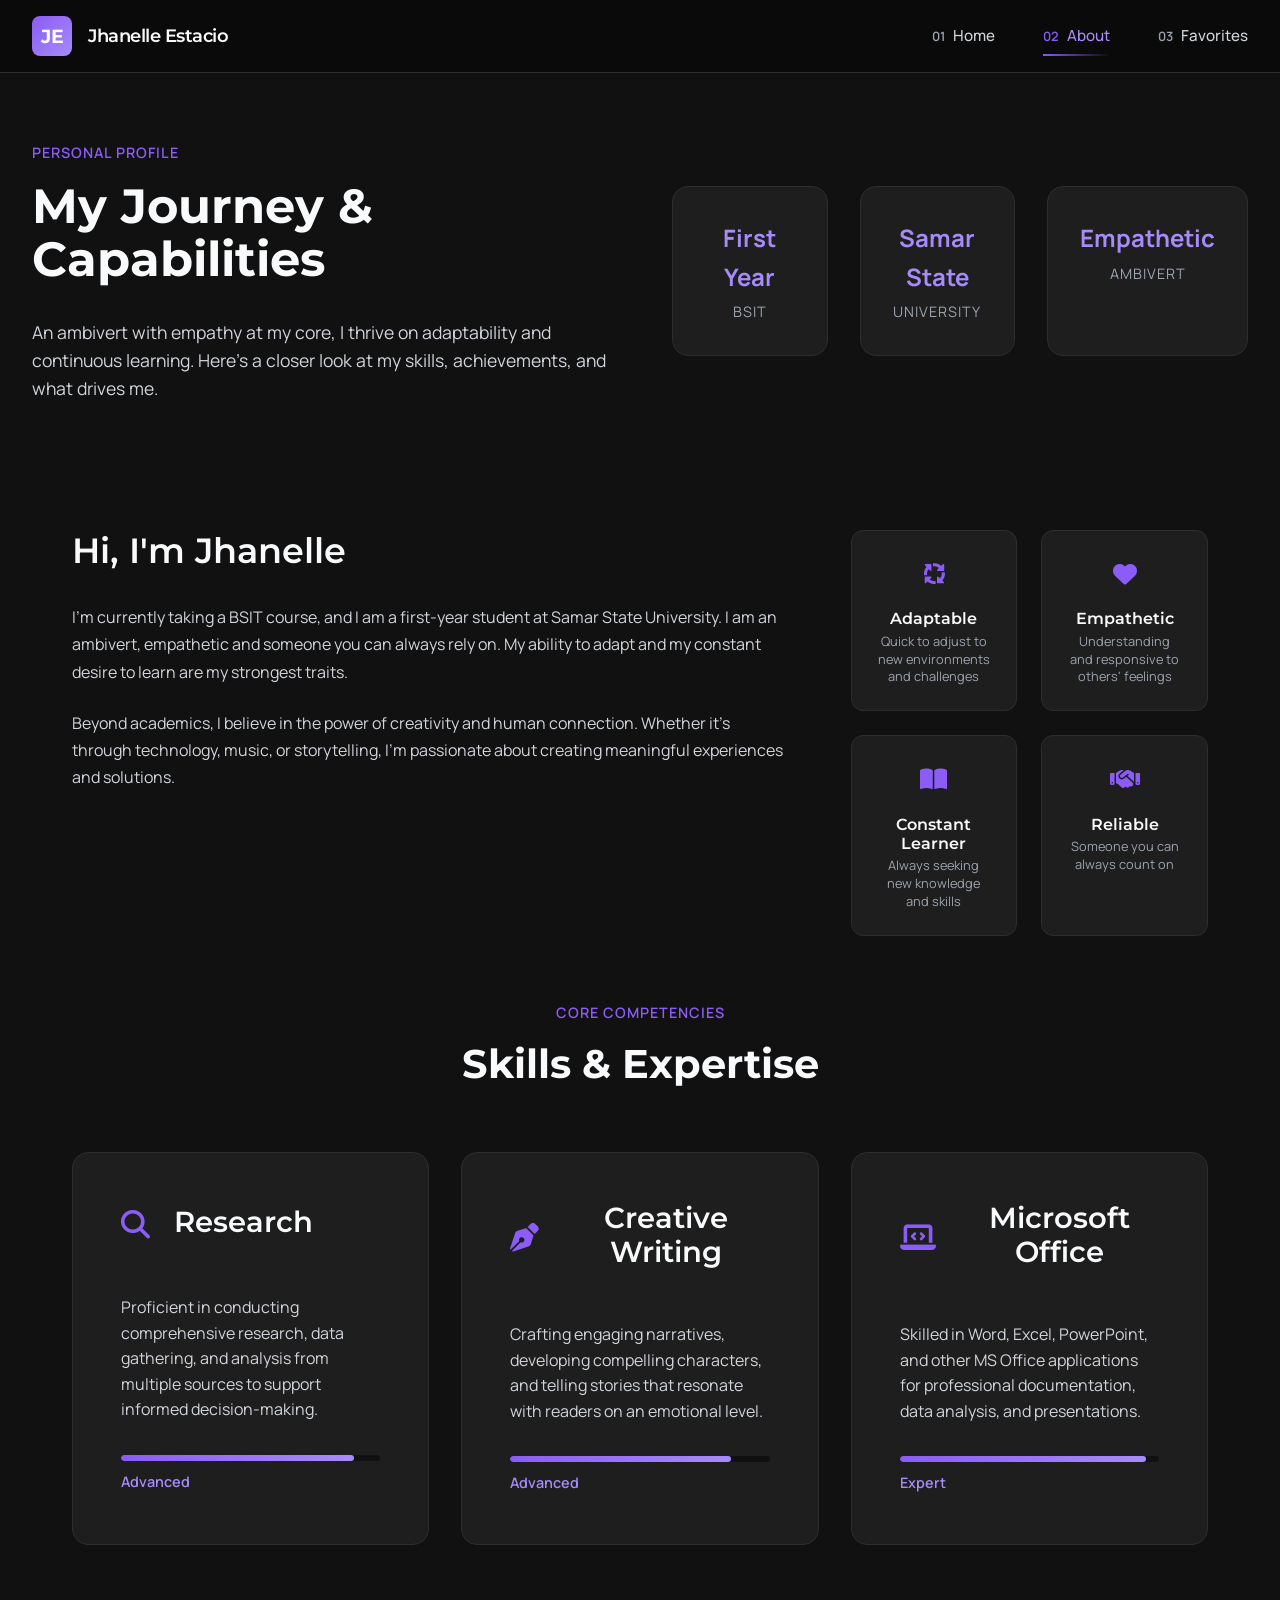
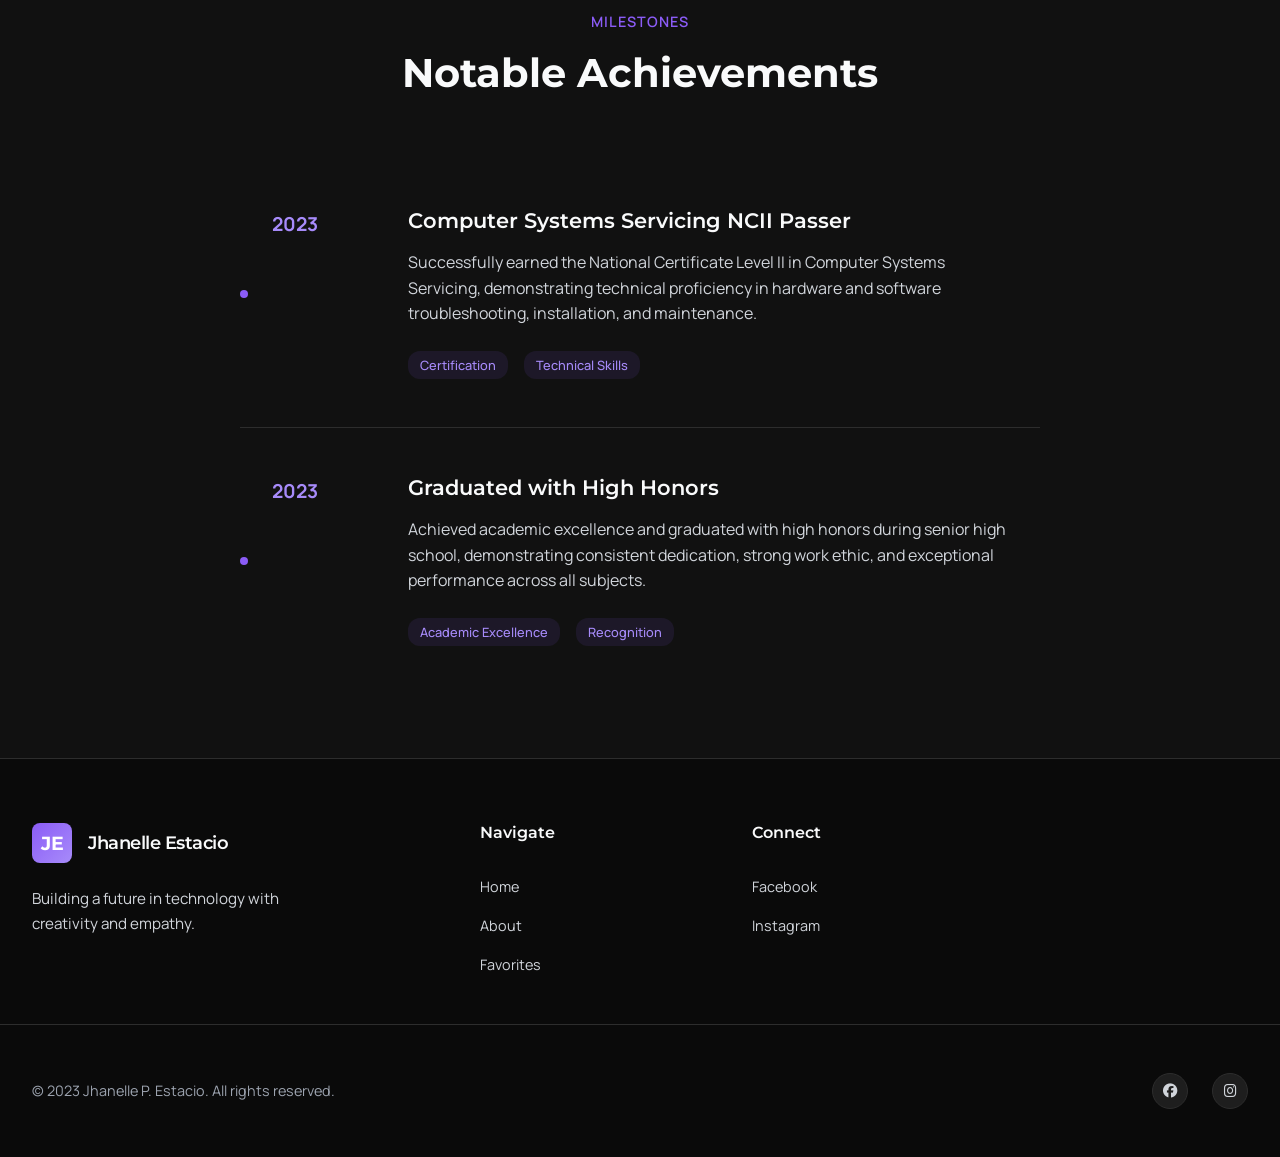
==== about.html @ f0dbc02e "Add files via upload" ====
<!DOCTYPE html>
<html lang="en">
<head>
    <meta charset="UTF-8">
    <meta name="viewport" content="width=device-width, initial-scale=1.0">
    <title>About Me | Jhanelle Estacio</title>
    <link rel="stylesheet" href="style.css">
    <link rel="preconnect" href="https://fonts.googleapis.com">
    <link rel="preconnect" href="https://fonts.gstatic.com" crossorigin>
    <link href="https://fonts.googleapis.com/css2?family=Montserrat:wght@300;400;500;600;700&family=Manrope:wght@300;400;500;600&display=swap" rel="stylesheet">
    <link rel="stylesheet" href="https://cdnjs.cloudflare.com/ajax/libs/font-awesome/6.4.0/css/all.min.css">
</head>
<body>
    <!-- Navigation -->
    <nav class="navbar">
        <div class="nav-container">
            <div class="nav-logo">
                <span class="logo-icon">JE</span>
                <span class="logo-text">Jhanelle Estacio</span>
            </div>
            
            <div class="nav-menu">
                <a href="index.html" class="nav-link">
                    <span class="nav-number">01</span>
                    <span class="nav-label">Home</span>
                </a>
                <a href="about.html" class="nav-link active">
                    <span class="nav-number">02</span>
                    <span class="nav-label">About</span>
                </a>
                <a href="favorites.html" class="nav-link">
                    <span class="nav-number">03</span>
                    <span class="nav-label">Favorites</span>
                </a>
            </div>
            
            <button class="menu-toggle">
                <span class="menu-bar"></span>
                <span class="menu-bar"></span>
            </button>
        </div>
    </nav>

    <!-- Page Header -->
    <section class="page-header">
        <div class="header-container">
            <div class="header-content">
                <span class="page-label">Personal Profile</span>
                <h1 class="page-title">My Journey &<br>Capabilities</h1>
                <p class="page-intro">
                    An ambivert with empathy at my core, I thrive on adaptability and continuous learning. 
                    Here's a closer look at my skills, achievements, and what drives me.
                </p>
            </div>
            
            <div class="header-stats">
                <div class="header-stat">
                    <div class="stat-value">First Year</div>
                    <div class="stat-name">BSIT</div>
                </div>
                <div class="header-stat">
                    <div class="stat-value">Samar State</div>
                    <div class="stat-name">University</div>
                </div>
                <div class="header-stat">
                    <div class="stat-value">Empathetic</div>
                    <div class="stat-name">Ambivert</div>
                </div>
            </div>
        </div>
    </section>

    <!-- About Content -->
    <section class="about-content">
        <div class="content-container">
            <!-- Intro Section -->
            <div class="intro-section">
                <div class="intro-text">
                    <h2 class="section-heading">Hi, I'm Jhanelle</h2>
                    <p class="intro-paragraph">
                        I'm currently taking a BSIT course, and I am a first-year student at Samar State University. 
                        I am an ambivert, empathetic and someone you can always rely on. My ability to adapt and my 
                        constant desire to learn are my strongest traits.
                    </p>
                    <p class="intro-paragraph">
                        Beyond academics, I believe in the power of creativity and human connection. Whether it's 
                        through technology, music, or storytelling, I'm passionate about creating meaningful experiences 
                        and solutions.
                    </p>
                </div>
                
                <div class="intro-visual">
                    <div class="trait-card">
                        <div class="trait-icon">
                            <i class="fas fa-arrows-spin"></i>
                        </div>
                        <h3 class="trait-title">Adaptable</h3>
                        <p class="trait-desc">Quick to adjust to new environments and challenges</p>
                    </div>
                    
                    <div class="trait-card">
                        <div class="trait-icon">
                            <i class="fas fa-heart"></i>
                        </div>
                        <h3 class="trait-title">Empathetic</h3>
                        <p class="trait-desc">Understanding and responsive to others' feelings</p>
                    </div>
                    
                    <div class="trait-card">
                        <div class="trait-icon">
                            <i class="fas fa-book-open"></i>
                        </div>
                        <h3 class="trait-title">Constant Learner</h3>
                        <p class="trait-desc">Always seeking new knowledge and skills</p>
                    </div>
                    
                    <div class="trait-card">
                        <div class="trait-icon">
                            <i class="fas fa-handshake"></i>
                        </div>
                        <h3 class="trait-title">Reliable</h3>
                        <p class="trait-desc">Someone you can always count on</p>
                    </div>
                </div>
            </div>

            <!-- Skills Section -->
            <div class="skills-section">
                <div class="section-header">
                    <span class="section-label">Core Competencies</span>
                    <h2 class="section-title">Skills & Expertise</h2>
                </div>
                
                <div class="skills-grid">
                    <div class="skill-category">
                        <div class="category-header">
                            <div class="category-icon">
                                <i class="fas fa-search"></i>
                            </div>
                            <h3 class="category-title">Research</h3>
                        </div>
                        <p class="category-desc">
                            Proficient in conducting comprehensive research, data gathering, and analysis from multiple sources to support informed decision-making.
                        </p>
                        <div class="skill-level">
                            <div class="level-bar">
                                <div class="level-fill" style="width: 90%"></div>
                            </div>
                            <span class="level-text">Advanced</span>
                        </div>
                    </div>
                    
                    <div class="skill-category">
                        <div class="category-header">
                            <div class="category-icon">
                                <i class="fas fa-pen-nib"></i>
                            </div>
                            <h3 class="category-title">Creative Writing</h3>
                        </div>
                        <p class="category-desc">
                            Crafting engaging narratives, developing compelling characters, and telling stories that resonate with readers on an emotional level.
                        </p>
                        <div class="skill-level">
                            <div class="level-bar">
                                <div class="level-fill" style="width: 85%"></div>
                            </div>
                            <span class="level-text">Advanced</span>
                        </div>
                    </div>
                    
                    <div class="skill-category">
                        <div class="category-header">
                            <div class="category-icon">
                                <i class="fas fa-laptop-code"></i>
                            </div>
                            <h3 class="category-title">Microsoft Office</h3>
                        </div>
                        <p class="category-desc">
                            Skilled in Word, Excel, PowerPoint, and other MS Office applications for professional documentation, data analysis, and presentations.
                        </p>
                        <div class="skill-level">
                            <div class="level-bar">
                                <div class="level-fill" style="width: 95%"></div>
                            </div>
                            <span class="level-text">Expert</span>
                        </div>
                    </div>
                </div>
            </div>

            <!-- Achievements Section -->
            <div class="achievements-section">
                <div class="section-header">
                    <span class="section-label">Milestones</span>
                    <h2 class="section-title">Notable Achievements</h2>
                </div>
                
                <div class="achievements-timeline">
                    <div class="timeline-item">
                        <div class="timeline-year">2023</div>
                        <div class="timeline-content">
                            <h3 class="timeline-title">Computer Systems Servicing NCII Passer</h3>
                            <p class="timeline-desc">
                                Successfully earned the National Certificate Level II in Computer Systems Servicing, demonstrating technical proficiency in hardware and software troubleshooting, installation, and maintenance.
                            </p>
                            <div class="timeline-tags">
                                <span class="tag">Certification</span>
                                <span class="tag">Technical Skills</span>
                            </div>
                        </div>
                    </div>
                    
                    <div class="timeline-item">
                        <div class="timeline-year">2023</div>
                        <div class="timeline-content">
                            <h3 class="timeline-title">Graduated with High Honors</h3>
                            <p class="timeline-desc">
                                Achieved academic excellence and graduated with high honors during senior high school, demonstrating consistent dedication, strong work ethic, and exceptional performance across all subjects.
                            </p>
                            <div class="timeline-tags">
                                <span class="tag">Academic Excellence</span>
                                <span class="tag">Recognition</span>
                            </div>
                        </div>
                    </div>
                </div>
            </div>
        </div>
    </section>

    <!-- Footer -->
    <footer class="footer">
        <div class="footer-container">
            <div class="footer-brand">
                <div class="footer-logo">
                    <span class="logo-icon">JE</span>
                    <span class="logo-text">Jhanelle Estacio</span>
                </div>
                <p class="footer-tagline">Building a future in technology with creativity and empathy.</p>
            </div>
            
            <div class="footer-links">
                <div class="link-group">
                    <h4 class="link-title">Navigate</h4>
                    <a href="index.html" class="footer-link">Home</a>
                    <a href="about.html" class="footer-link">About</a>
                    <a href="favorites.html" class="footer-link">Favorites</a>
                </div>
                
                <div class="link-group">
                    <h4 class="link-title">Connect</h4>
                    <a href="https://www.facebook.com/jhanelle.estacio.2025" class="footer-link">Facebook</a>
                    <a href="https://www.instagram.com/elle_estacioo?igsh=bXg5MTA5ZjFhMmU0" class="footer-link">Instagram</a>
                </div>
            </div>
        </div>
        
        <div class="footer-bottom">
            <p class="copyright">&copy; 2023 Jhanelle P. Estacio. All rights reserved.</p>
            <div class="footer-social">
                <a href="https://www.facebook.com/jhanelle.estacio.2025" class="social-icon"><i class="fab fa-facebook"></i></a>
                <a href="https://www.instagram.com/elle_estacioo?igsh=bXg5MTA5ZjFhMmU0" class="social-icon"><i class="fab fa-instagram"></i></a>
            </div>
        </div>
    </footer>
</body>
</html>
---- style.css ----
/* ============================================
   PREMIUM BRAND STYLES - Jhanelle Estacio
   ============================================ */

/* Reset & Base */
* {
    margin: 0;
    padding: 0;
    box-sizing: border-box;
}

:root {
    /* Premium Color Palette */
    --primary: #0A0A0A;
    --secondary: #1A1A1A;
    --accent: #8B5CF6;
    --accent-light: #A78BFA;
    --accent-dark: #7C3AED;
    --text-primary: #F9FAFB;
    --text-secondary: #D1D5DB;
    --text-muted: #9CA3AF;
    --surface: #111111;
    --surface-light: #1E1E1E;
    --surface-dark: #0A0A0A;
    --border: #2D2D2D;
    --success: #10B981;
    --warning: #F59E0B;
    --error: #EF4444;
    
    /* Typography */
    --font-heading: 'Montserrat', sans-serif;
    --font-body: 'Manrope', sans-serif;
    
    /* Spacing */
    --space-xs: 0.5rem;
    --space-sm: 1rem;
    --space-md: 1.5rem;
    --space-lg: 2rem;
    --space-xl: 3rem;
    --space-2xl: 4rem;
    
    /* Effects */
    --shadow-sm: 0 1px 3px rgba(0, 0, 0, 0.3);
    --shadow-md: 0 4px 6px -1px rgba(0, 0, 0, 0.4);
    --shadow-lg: 0 10px 15px -3px rgba(0, 0, 0, 0.5);
    --shadow-xl: 0 20px 25px -5px rgba(0, 0, 0, 0.6);
    --glow: 0 0 20px rgba(139, 92, 246, 0.3);
    --transition: all 0.3s cubic-bezier(0.4, 0, 0.2, 1);
}

html {
    scroll-behavior: smooth;
}

body {
    font-family: var(--font-body);
    background-color: var(--surface);
    color: var(--text-primary);
    line-height: 1.6;
    overflow-x: hidden;
    font-weight: 400;
}

/* Typography */
h1, h2, h3, h4, h5, h6 {
    font-family: var(--font-heading);
    font-weight: 600;
    line-height: 1.2;
}

/* Container */
.container {
    max-width: 1280px;
    margin: 0 auto;
    padding: 0 var(--space-lg);
}

/* Navigation */
.navbar {
    position: fixed;
    top: 0;
    left: 0;
    right: 0;
    background: rgba(10, 10, 10, 0.9);
    backdrop-filter: blur(10px);
    border-bottom: 1px solid var(--border);
    z-index: 1000;
    padding: var(--space-sm) 0;
}

.nav-container {
    max-width: 1280px;
    margin: 0 auto;
    padding: 0 var(--space-lg);
    display: flex;
    align-items: center;
    justify-content: space-between;
}

.nav-logo {
    display: flex;
    align-items: center;
    gap: var(--space-sm);
}

.logo-icon {
    width: 40px;
    height: 40px;
    background: linear-gradient(135deg, var(--accent), var(--accent-light));
    color: white;
    border-radius: 8px;
    display: flex;
    align-items: center;
    justify-content: center;
    font-family: var(--font-heading);
    font-weight: 700;
    font-size: 1.2rem;
}

.logo-text {
    font-family: var(--font-heading);
    font-weight: 600;
    font-size: 1.1rem;
    letter-spacing: -0.5px;
}

.nav-menu {
    display: flex;
    gap: var(--space-xl);
}

.nav-link {
    display: flex;
    align-items: center;
    gap: 8px;
    text-decoration: none;
    color: var(--text-secondary);
    font-weight: 500;
    font-size: 0.95rem;
    transition: var(--transition);
    position: relative;
    padding: 8px 0;
}

.nav-link:hover {
    color: var(--text-primary);
}

.nav-link.active {
    color: var(--accent-light);
}

.nav-link.active .nav-number {
    color: var(--accent);
}

.nav-link.active::after {
    content: '';
    position: absolute;
    bottom: 0;
    left: 0;
    width: 100%;
    height: 2px;
    background: linear-gradient(90deg, var(--accent), transparent);
}

.nav-number {
    font-size: 0.8rem;
    color: var(--text-muted);
    font-weight: 600;
}

.nav-cta {
    display: flex;
    align-items: center;
    gap: 8px;
    padding: 8px 16px;
    background: var(--surface-light);
    border-radius: 20px;
    border: 1px solid var(--border);
}

.status-indicator {
    width: 8px;
    height: 8px;
    background: var(--success);
    border-radius: 50%;
    animation: pulse 2s infinite;
}

@keyframes pulse {
    0%, 100% { opacity: 1; }
    50% { opacity: 0.5; }
}

.status-text {
    font-size: 0.85rem;
    color: var(--text-secondary);
}

.menu-toggle {
    display: none;
    background: none;
    border: none;
    cursor: pointer;
    padding: 8px;
}

.menu-bar {
    display: block;
    width: 20px;
    height: 2px;
    background: var(--text-primary);
    margin: 4px 0;
    transition: var(--transition);
}

/* Hero Section */
.hero-section {
    padding-top: 120px;
    padding-bottom: var(--space-2xl);
    position: relative;
    overflow: hidden;
}

.hero-container {
    max-width: 1280px;
    margin: 0 auto;
    padding: 0 var(--space-lg);
    display: grid;
    grid-template-columns: 1fr 1fr;
    gap: var(--space-2xl);
    align-items: center;
}

.hero-badge {
    display: inline-flex;
    align-items: center;
    gap: 8px;
    background: rgba(139, 92, 246, 0.1);
    border: 1px solid rgba(139, 92, 246, 0.2);
    padding: 8px 16px;
    border-radius: 20px;
    margin-bottom: var(--space-lg);
}

.badge-dot {
    width: 6px;
    height: 6px;
    background: var(--accent);
    border-radius: 50%;
}

.badge-text {
    font-size: 0.9rem;
    color: var(--accent-light);
    font-weight: 500;
}

.hero-title {
    font-size: 3.5rem;
    font-weight: 700;
    line-height: 1.1;
    margin-bottom: var(--space-lg);
}

.title-line {
    display: block;
}

.hero-subtitle {
    font-size: 1.2rem;
    color: var(--text-secondary);
    margin-bottom: var(--space-xl);
    max-width: 500px;
    line-height: 1.6;
}

.highlight-name {
    color: var(--accent-light);
    font-weight: 600;
}

.hero-actions {
    display: flex;
    gap: var(--space-md);
    margin-bottom: var(--space-xl);
}

.btn-primary {
    display: inline-flex;
    align-items: center;
    gap: 12px;
    background: linear-gradient(135deg, var(--accent), var(--accent-dark));
    color: white;
    padding: 16px 32px;
    border-radius: 12px;
    text-decoration: none;
    font-weight: 600;
    font-size: 1rem;
    transition: var(--transition);
    border: none;
    cursor: pointer;
}

.btn-primary:hover {
    transform: translateY(-2px);
    box-shadow: var(--glow);
}

.btn-secondary {
    display: inline-flex;
    align-items: center;
    gap: 12px;
    background: var(--surface-light);
    color: var(--text-primary);
    padding: 16px 32px;
    border-radius: 12px;
    text-decoration: none;
    font-weight: 600;
    font-size: 1rem;
    transition: var(--transition);
    border: 1px solid var(--border);
}

.btn-secondary:hover {
    background: var(--surface);
    transform: translateY(-2px);
}

.hero-stats {
    display: flex;
    gap: var(--space-xl);
    margin-top: var(--space-xl);
}

.stat-item {
    text-align: center;
}

.stat-number {
    font-size: 1.5rem;
    font-weight: 700;
    color: var(--accent-light);
    margin-bottom: 4px;
}

.stat-label {
    font-size: 0.9rem;
    color: var(--text-muted);
}

/* Hero Visual with Profile Image */
.hero-visual {
    position: relative;
}

.visual-container {
    position: relative;
}

.main-visual {
    position: relative;
    width: 400px;
    height: 400px;
    margin: 0 auto;
}

/* Profile Image Styles */
.profile-image-container {
    position: relative;
    width: 100%;
    height: 100%;
}

.profile-image {
    width: 100%;
    height: 100%;
    object-fit: cover;
    border-radius: 24px;
    border: 3px solid var(--accent);
    box-shadow: var(--shadow-xl);
    position: relative;
    z-index: 2;
    transition: var(--transition);
}

.profile-image:hover {
    transform: scale(1.02);
    box-shadow: var(--glow);
}

.profile-fallback {
    position: absolute;
    top: 0;
    left: 0;
    width: 100%;
    height: 100%;
    background: linear-gradient(135deg, var(--surface-light), var(--surface));
    border-radius: 24px;
    display: flex;
    flex-direction: column;
    align-items: center;
    justify-content: center;
    z-index: 1;
    border: 3px solid var(--border);
    color: var(--text-muted);
    font-size: 1.5rem;
    gap: var(--space-sm);
}

.profile-fallback i {
    font-size: 4rem;
    color: var(--accent);
    opacity: 0.5;
}

.profile-fallback span {
    font-size: 1.2rem;
    font-weight: 600;
    color: var(--accent-light);
}

.profile-decoration {
    position: absolute;
    top: 0;
    left: 0;
    width: 100%;
    height: 100%;
    pointer-events: none;
    z-index: 1;
}

.decoration-circle {
    position: absolute;
    border-radius: 50%;
    border: 2px solid var(--accent);
    opacity: 0.3;
    animation: float 6s ease-in-out infinite;
}

.circle-1 {
    width: 120px;
    height: 120px;
    top: -40px;
    right: -40px;
    animation-delay: 0s;
}

.circle-2 {
    width: 80px;
    height: 80px;
    bottom: -20px;
    left: -20px;
    animation-delay: 2s;
    border-color: var(--accent-light);
}

.decoration-dot {
    position: absolute;
    width: 12px;
    height: 12px;
    background: var(--accent);
    border-radius: 50%;
    box-shadow: 0 0 10px var(--accent);
}

.dot-1 {
    top: 60px;
    right: 100px;
    animation: pulseDot 2s infinite;
}

.dot-2 {
    bottom: 100px;
    left: 80px;
    background: var(--accent-light);
    animation: pulseDot 2s infinite 1s;
}

.decoration-accent {
    position: absolute;
    width: 60px;
    height: 60px;
    border-radius: 50%;
    background: radial-gradient(circle, var(--accent) 0%, transparent 70%);
    opacity: 0.1;
    filter: blur(20px);
}

.accent-1 {
    top: 50%;
    left: 50%;
    transform: translate(-50%, -50%);
}

@keyframes float {
    0%, 100% {
        transform: translateY(0) rotate(0deg);
    }
    50% {
        transform: translateY(-10px) rotate(5deg);
    }
}

@keyframes pulseDot {
    0%, 100% {
        transform: scale(1);
        opacity: 1;
    }
    50% {
        transform: scale(1.2);
        opacity: 0.7;
    }
}

.profile-status {
    position: absolute;
    bottom: 20px;
    right: 20px;
    background: rgba(10, 10, 10, 0.8);
    backdrop-filter: blur(10px);
    padding: 8px 16px;
    border-radius: 20px;
    display: flex;
    align-items: center;
    gap: 8px;
    z-index: 3;
    border: 1px solid var(--border);
}

.status-dot {
    width: 8px;
    height: 8px;
    background: var(--success);
    border-radius: 50%;
    animation: pulse 2s infinite;
}

.status-text {
    font-size: 0.85rem;
    color: var(--text-secondary);
    font-weight: 500;
}

.scroll-indicator {
    position: absolute;
    bottom: var(--space-lg);
    left: 50%;
    transform: translateX(-50%);
    display: flex;
    flex-direction: column;
    align-items: center;
    gap: 8px;
    color: var(--text-muted);
    font-size: 0.8rem;
}

.scroll-line {
    width: 1px;
    height: 40px;
    background: linear-gradient(to bottom, var(--accent), transparent);
}

/* Quick Facts */
.quick-facts {
    padding: var(--space-2xl) 0;
    background: var(--surface-dark);
}

.section-header {
    text-align: center;
    margin-bottom: var(--space-2xl);
}

.section-label {
    display: inline-block;
    color: var(--accent);
    font-size: 0.9rem;
    font-weight: 600;
    letter-spacing: 1px;
    text-transform: uppercase;
    margin-bottom: var(--space-sm);
}

.section-title {
    font-size: 2.5rem;
    font-weight: 700;
    color: var(--text-primary);
}

.facts-grid {
    display: grid;
    grid-template-columns: repeat(auto-fit, minmax(280px, 1fr));
    gap: var(--space-lg);
    max-width: 1200px;
    margin: 0 auto;
}

.fact-card {
    background: var(--surface);
    border: 1px solid var(--border);
    border-radius: 16px;
    padding: var(--space-xl);
    transition: var(--transition);
    position: relative;
    overflow: hidden;
}

.fact-card::before {
    content: '';
    position: absolute;
    top: 0;
    left: 0;
    width: 100%;
    height: 4px;
    background: linear-gradient(90deg, var(--accent), transparent);
    opacity: 0;
    transition: var(--transition);
}

.fact-card:hover {
    transform: translateY(-8px);
    box-shadow: var(--shadow-lg);
}

.fact-card:hover::before {
    opacity: 1;
}

.fact-icon {
    font-size: 2rem;
    color: var(--accent);
    margin-bottom: var(--space-md);
}

.fact-title {
    font-size: 1.3rem;
    margin-bottom: var(--space-sm);
    color: var(--text-primary);
}

.fact-desc {
    color: var(--text-secondary);
    font-size: 0.95rem;
    line-height: 1.6;
    margin-bottom: var(--space-md);
}

.fact-meta {
    margin-top: var(--space-md);
}

.meta-tag {
    display: inline-block;
    background: rgba(139, 92, 246, 0.1);
    color: var(--accent-light);
    padding: 4px 12px;
    border-radius: 12px;
    font-size: 0.8rem;
    font-weight: 500;
}

/* Page Header */
.page-header {
    padding-top: 140px;
    padding-bottom: var(--space-2xl);
}

.header-container {
    max-width: 1280px;
    margin: 0 auto;
    padding: 0 var(--space-lg);
    display: grid;
    grid-template-columns: 1fr 1fr;
    gap: var(--space-2xl);
    align-items: center;
}

.header-content {
    max-width: 600px;
}

.page-label {
    display: inline-block;
    color: var(--accent);
    font-size: 0.9rem;
    font-weight: 600;
    letter-spacing: 1px;
    text-transform: uppercase;
    margin-bottom: var(--space-sm);
}

.page-title {
    font-size: 3rem;
    font-weight: 700;
    line-height: 1.1;
    margin-bottom: var(--space-lg);
}

.page-intro {
    font-size: 1.1rem;
    color: var(--text-secondary);
    line-height: 1.6;
}

.header-stats {
    display: grid;
    grid-template-columns: repeat(3, 1fr);
    gap: var(--space-lg);
}

.header-stat {
    text-align: center;
    padding: var(--space-lg);
    background: var(--surface-light);
    border: 1px solid var(--border);
    border-radius: 16px;
}

.stat-value {
    font-size: 1.5rem;
    font-weight: 700;
    color: var(--accent-light);
    margin-bottom: 4px;
}

.stat-name {
    font-size: 0.9rem;
    color: var(--text-muted);
    text-transform: uppercase;
    letter-spacing: 1px;
}

/* About Page Styles */
.about-content {
    padding: var(--space-2xl) 0;
}

.content-container {
    max-width: 1200px;
    margin: 0 auto;
    padding: 0 var(--space-lg);
}

.intro-section {
    display: grid;
    grid-template-columns: 2fr 1fr;
    gap: var(--space-2xl);
    margin-bottom: var(--space-2xl);
}

.section-heading {
    font-size: 2.2rem;
    margin-bottom: var(--space-lg);
    color: var(--text-primary);
}

.intro-paragraph {
    color: var(--text-secondary);
    margin-bottom: var(--space-md);
    line-height: 1.7;
}

.intro-visual {
    display: grid;
    grid-template-columns: 1fr 1fr;
    gap: var(--space-md);
}

.trait-card {
    background: var(--surface-light);
    border: 1px solid var(--border);
    border-radius: 12px;
    padding: var(--space-md);
    text-align: center;
    transition: var(--transition);
}

.trait-card:hover {
    transform: translateY(-4px);
    border-color: var(--accent);
}

.trait-icon {
    font-size: 1.5rem;
    color: var(--accent);
    margin-bottom: var(--space-sm);
}

.trait-title {
    font-size: 1rem;
    margin-bottom: 4px;
    color: var(--text-primary);
}

.trait-desc {
    font-size: 0.8rem;
    color: var(--text-muted);
    line-height: 1.4;
}

/* Skills Section */
.skills-section {
    margin-bottom: var(--space-2xl);
}

.skills-grid {
    display: grid;
    grid-template-columns: repeat(auto-fit, minmax(350px, 1fr));
    gap: var(--space-lg);
    margin-top: var(--space-xl);
}

.skill-category {
    background: var(--surface-light);
    border: 1px solid var(--border);
    border-radius: 16px;
    padding: var(--space-xl);
    transition: var(--transition);
}

.skill-category:hover {
    transform: translateY(-4px);
    border-color: var(--accent);
}

.category-header {
    display: flex;
    align-items: center;
    gap: var(--space-md);
    margin-bottom: var(--space-md);
}

.category-icon {
    font-size: 1.8rem;
    color: var(--accent);
}

.category-title {
    font-size: 1.3rem;
    color: var(--text-primary);
}

.category-desc {
    color: var(--text-secondary);
    margin-bottom: var(--space-lg);
    line-height: 1.6;
}

.skill-level {
    margin-top: var(--space-lg);
}

.level-bar {
    height: 6px;
    background: var(--surface);
    border-radius: 3px;
    overflow: hidden;
    margin-bottom: 8px;
}

.level-fill {
    height: 100%;
    background: linear-gradient(90deg, var(--accent), var(--accent-light));
    border-radius: 3px;
}

.level-text {
    font-size: 0.9rem;
    color: var(--accent-light);
    font-weight: 600;
}

/* Achievements Section */
.achievements-timeline {
    max-width: 800px;
    margin: var(--space-xl) auto 0;
}

.timeline-item {
    display: grid;
    grid-template-columns: 120px 1fr;
    gap: var(--space-xl);
    padding: var(--space-xl) 0;
    border-bottom: 1px solid var(--border);
    position: relative;
}

.timeline-item:last-child {
    border-bottom: none;
}

.timeline-year {
    font-size: 1.2rem;
    font-weight: 700;
    color: var(--accent-light);
    position: relative;
    padding-left: var(--space-lg);
}

.timeline-year::before {
    content: '';
    position: absolute;
    left: 0;
    top: 50%;
    transform: translateY(-50%);
    width: 8px;
    height: 8px;
    background: var(--accent);
    border-radius: 50%;
}

.timeline-content {
    padding-right: var(--space-lg);
}

.timeline-title {
    font-size: 1.3rem;
    margin-bottom: var(--space-sm);
    color: var(--text-primary);
}

.timeline-desc {
    color: var(--text-secondary);
    line-height: 1.6;
    margin-bottom: var(--space-md);
}

.timeline-tags {
    display: flex;
    gap: var(--space-sm);
}

.tag {
    display: inline-block;
    background: rgba(139, 92, 246, 0.1);
    color: var(--accent-light);
    padding: 4px 12px;
    border-radius: 12px;
    font-size: 0.8rem;
    font-weight: 500;
}

/* Favorites Page */
.favorites-header .header-visual {
    display: flex;
    justify-content: center;
}

.visual-grid {
    display: grid;
    grid-template-columns: repeat(2, 1fr);
    gap: var(--space-md);
    width: 200px;
    height: 200px;
}

.grid-item {
    background: var(--surface-light);
    border: 1px solid var(--border);
    border-radius: 12px;
    display: flex;
    align-items: center;
    justify-content: center;
    font-size: 2rem;
    color: var(--accent);
    transition: var(--transition);
}

.grid-item:hover {
    transform: rotate(5deg);
    border-color: var(--accent);
}


/* Responsive adjustments - maintain fixed layout */
@media (max-width: 1024px) {
    .hobby-card {
        grid-template-columns: 1fr;
    }
    
    .hobby-visual,
    .hobby-image-container {
        height: 250px;
    }
    
    .hobby-card {
        min-height: 550px; /* Adjust for stacked layout */
    }
}

@media (max-width: 768px) {
    .hobby-visual,
    .hobby-image-container {
        height: 200px;
    }
    
    .hobby-card {
        min-height: 500px;
    }
}

/* Music Section */
.music-section {
    padding: var(--space-2xl) 0;
    background: var(--surface-dark);
}

.music-container {
    max-width: 1200px;
    margin: var(--space-2xl) auto 0;
    display: grid;
    grid-template-columns: repeat(auto-fit, minmax(500px, 1fr));
    gap: var(--space-2xl);
}

.music-category {
    background: var(--surface);
    border: 1px solid var(--border);
    border-radius: 20px;
    padding: var(--space-xl);
}

.category-header {
    margin-bottom: var(--space-xl);
    text-align: center;
}

.category-title {
    font-size: 1.8rem;
    color: var(--text-primary);
    margin-bottom: 4px;
}

.category-subtitle {
    color: var(--text-muted);
    font-size: 0.9rem;
}

.artist-grid {
    display: flex;
    flex-direction: column;
    gap: var(--space-lg);
}

.artist-card {
    display: grid;
    grid-template-columns: auto 1fr;
    gap: var(--space-lg);
    align-items: center;
    padding: var(--space-lg);
    background: var(--surface-light);
    border: 1px solid var(--border);
    border-radius: 16px;
    transition: var(--transition);
}

.artist-card:hover {
    transform: translateY(-4px);
    border-color: var(--accent);
}

.artist-avatar {
    width: 70px;
    height: 70px;
    border-radius: 50%;
    display: flex;
    align-items: center;
    justify-content: center;
    font-family: var(--font-heading);
    font-weight: 700;
    font-size: 1.5rem;
    color: white;
}

.avatar-1 { background: linear-gradient(135deg, #667eea 0%, #764ba2 100%); }
.avatar-2 { background: linear-gradient(135deg, #f093fb 0%, #f5576c 100%); }
.avatar-3 { background: linear-gradient(135deg, #4facfe 0%, #00f2fe 100%); }
.avatar-4 { background: linear-gradient(135deg, #43e97b 0%, #38f9d7 100%); }

.artist-info {
    flex-grow: 1;
}

.artist-name {
    font-size: 1.3rem;
    color: var(--text-primary);
    margin-bottom: 4px;
}

.artist-genre {
    font-size: 0.9rem;
    color: var(--accent-light);
    margin-bottom: var(--space-sm);
    font-weight: 500;
}

.artist-desc {
    color: var(--text-secondary);
    font-size: 0.9rem;
    line-height: 1.5;
    margin-bottom: var(--space-sm);
}

.artist-tags {
    margin-top: var(--space-sm);
}

.artist-tag {
    display: inline-block;
    background: rgba(139, 92, 246, 0.1);
    color: var(--accent-light);
    padding: 4px 12px;
    border-radius: 12px;
    font-size: 0.8rem;
    font-weight: 500;
}

/* Inspiration Section */
.inspiration-section {
    padding: var(--space-2xl) 0;
}

.inspiration-container {
    max-width: 1000px;
    margin: 0 auto;
    padding: 0 var(--space-lg);
    display: grid;
    grid-template-columns: 1fr 1fr;
    gap: var(--space-2xl);
    align-items: center;
}

.inspiration-title {
    font-size: 2.2rem;
    margin-bottom: var(--space-lg);
    color: var(--text-primary);
    line-height: 1.2;
}

.inspiration-text {
    color: var(--text-secondary);
    line-height: 1.7;
    margin-bottom: var(--space-md);
}

.quote-card {
    background: linear-gradient(135deg, var(--surface-light), var(--surface));
    border: 1px solid var(--border);
    border-radius: 20px;
    padding: var(--space-2xl);
    position: relative;
    overflow: hidden;
}

.quote-card::before {
    content: '';
    position: absolute;
    top: 0;
    left: 0;
    width: 100%;
    height: 4px;
    background: linear-gradient(90deg, var(--accent), var(--accent-light));
}

.quote-icon {
    font-size: 2rem;
    color: var(--accent);
    margin-bottom: var(--space-lg);
    opacity: 0.5;
}

.quote-text {
    font-size: 1.3rem;
    font-style: italic;
    color: var(--text-primary);
    line-height: 1.6;
    margin-bottom: var(--space-lg);
}

.quote-author {
    display: flex;
    flex-direction: column;
}

.author-name {
    font-weight: 600;
    color: var(--text-primary);
}

.author-title {
    font-size: 0.9rem;
    color: var(--text-muted);
}

/* Footer */
.footer {
    background: var(--surface-dark);
    border-top: 1px solid var(--border);
    padding: var(--space-2xl) 0 var(--space-xl);
}

.footer-container {
    max-width: 1280px;
    margin: 0 auto;
    padding: 0 var(--space-lg);
    display: grid;
    grid-template-columns: 1fr 2fr;
    gap: var(--space-2xl);
    margin-bottom: var(--space-xl);
}

.footer-brand {
    max-width: 300px;
}

.footer-logo {
    display: flex;
    align-items: center;
    gap: var(--space-sm);
    margin-bottom: var(--space-md);
}

.footer-tagline {
    color: var(--text-secondary);
    line-height: 1.6;
    font-size: 0.95rem;
}

.footer-links {
    display: grid;
    grid-template-columns: repeat(3, 1fr);
    gap: var(--space-xl);
}

.link-group {
    display: flex;
    flex-direction: column;
    gap: var(--space-sm);
}

.link-title {
    font-size: 1rem;
    font-weight: 600;
    color: var(--text-primary);
    margin-bottom: var(--space-sm);
}

.footer-link {
    color: var(--text-secondary);
    text-decoration: none;
    font-size: 0.9rem;
    transition: var(--transition);
}

.footer-link:hover {
    color: var(--accent-light);
}

.footer-bottom {
    max-width: 1280px;
    margin: 0 auto;
    padding: 0 var(--space-lg);
    display: flex;
    justify-content: space-between;
    align-items: center;
    padding-top: var(--space-xl);
    border-top: 1px solid var(--border);
}

.copyright {
    color: var(--text-muted);
    font-size: 0.9rem;
}

.footer-social {
    display: flex;
    gap: var(--space-md);
}

.social-icon {
    width: 36px;
    height: 36px;
    background: var(--surface-light);
    border: 1px solid var(--border);
    border-radius: 50%;
    display: flex;
    align-items: center;
    justify-content: center;
    color: var(--text-secondary);
    text-decoration: none;
    transition: var(--transition);
    font-size: 0.9rem;
}

.social-icon:hover {
    background: var(--accent);
    color: white;
    transform: translateY(-2px);
}

/* Responsive Design */
@media (max-width: 1024px) {
    .hero-title {
        font-size: 2.8rem;
    }
    
    .hero-container,
    .header-container,
    .intro-section,
    .inspiration-container {
        grid-template-columns: 1fr;
        gap: var(--space-xl);
    }
    
    .footer-container {
        grid-template-columns: 1fr;
        gap: var(--space-xl);
    }
    
    .music-container {
        grid-template-columns: 1fr;
    }
    
    .profile-image-container,
    .main-visual {
        width: 350px;
        height: 350px;
    }
    
    .hobby-card {
        grid-template-columns: 1fr;
        min-height: 550px;
    }
    
    .hobby-visual,
    .hobby-image-container {
        height: 250px;
    }
}

@media (max-width: 768px) {
    .nav-menu,
    .nav-cta {
        display: none;
    }
    
    .menu-toggle {
        display: block;
    }
    
    .hero-title {
        font-size: 2.2rem;
    }
    
    .page-title {
        font-size: 2.2rem;
    }
    
    .section-title {
        font-size: 2rem;
    }
    
    .hobby-card {
        grid-template-columns: 1fr;
        min-height: 500px;
    }
    
    .hobby-visual,
    .hobby-image-container {
        height: 200px;
    }
    
    .footer-links {
        grid-template-columns: 1fr;
        gap: var(--space-lg);
    }
    
    .footer-bottom {
        flex-direction: column;
        gap: var(--space-md);
        text-align: center;
    }
    
    .profile-image-container,
    .main-visual {
        width: 300px;
        height: 300px;
    }
    
    .circle-1 {
        width: 80px;
        height: 80px;
        top: -20px;
        right: -20px;
    }
    
    .circle-2 {
        width: 60px;
        height: 60px;
        bottom: -15px;
        left: -15px;
    }
    
    .intro-visual {
        grid-template-columns: 1fr;
    }
    
    .skills-grid {
        grid-template-columns: 1fr;
    }
    
    .timeline-item {
        grid-template-columns: 1fr;
        gap: var(--space-md);
    }
}

@media (max-width: 480px) {
    .hero-actions {
        flex-direction: column;
        align-items: stretch;
    }
    
    .btn-primary,
    .btn-secondary {
        width: 100%;
        justify-content: center;
    }
    
    .hobby-meta {
        grid-template-columns: 1fr;
        gap: var(--space-sm);
    }
    
    .header-stats {
        grid-template-columns: 1fr;
        gap: var(--space-md);
    }
    
    .artist-card {
        grid-template-columns: 1fr;
        text-align: center;
    }
    
    .hero-stats {
        flex-direction: column;
        gap: var(--space-lg);
    }
    
    .profile-image-container,
    .main-visual {
        width: 250px;
        height: 250px;
    }
}

/* ================================
   HOBBIES – CLEAN PORTFOLIO STYLE
   ================================ */

.hobbies-section {
    padding: var(--space-2xl) 0;
}

.hobbies-container {
    max-width: 1100px;
    margin: var(--space-2xl) auto 0;
    display: flex;
    flex-direction: column;
    gap: var(--space-2xl);
}

/* CARD */
.hobby-card {
    display: grid;
    grid-template-columns: 1fr 1.2fr;
    background: linear-gradient(135deg, var(--surface-light), var(--surface));
    border-radius: 28px;
    border: 1px solid rgba(139, 92, 246, 0.35);
    overflow: hidden;
    transition: var(--transition);
    box-shadow: var(--shadow-lg);
}

.hobby-card:hover {
    transform: translateY(-6px);
    box-shadow:
        0 0 0 1px var(--accent),
        0 25px 50px rgba(139, 92, 246, 0.25);
}

/* IMAGE SIDE */
.hobby-visual {
    background: var(--surface-dark);
    padding: var(--space-lg);
    display: flex;
    align-items: center;
    justify-content: center;
}

.hobby-image-container {
    width: 100%;
    height: 100%;
    border-radius: 20px;
    overflow: hidden;
    position: relative;
    border: 1px solid var(--border);
}

.hobby-image {
    width: 100%;
    height: 100%;
    object-fit: cover;
    display: block;
}

/* BADGE */
.hobby-badge {
    position: absolute;
    top: 16px;
    left: 16px;
    padding: 6px 14px;
    border-radius: 999px;
    font-size: 0.75rem;
    font-weight: 600;
    letter-spacing: 0.5px;
    color: var(--accent-light);
    background: rgba(139, 92, 246, 0.15);
    border: 1px solid rgba(139, 92, 246, 0.4);
    backdrop-filter: blur(8px);
}

/* CONTENT SIDE */
.hobby-content {
    padding: var(--space-2xl);
    display: flex;
    flex-direction: column;
    justify-content: center;
}

.hobby-header {
    display: flex;
    align-items: center;
    gap: var(--space-sm);
    margin-bottom: var(--space-md);
}

.hobby-icon {
    width: 44px;
    height: 44px;
    border-radius: 12px;
    background: rgba(139, 92, 246, 0.15);
    display: flex;
    align-items: center;
    justify-content: center;
    color: var(--accent);
}

.hobby-title {
    font-size: 1.9rem;
    font-weight: 700;
}

.hobby-desc {
    max-width: 520px;
    color: var(--text-secondary);
    line-height: 1.7;
    margin-bottom: var(--space-xl);
}

/* META */
.hobby-meta {
    display: grid;
    grid-template-columns: repeat(3, 1fr);
    gap: var(--space-lg);
    padding-top: var(--space-lg);
    border-top: 1px solid var(--border);
}

.meta-label {
    font-size: 0.75rem;
    color: var(--text-muted);
    text-transform: uppercase;
    letter-spacing: 1px;
}

.meta-value {
    font-size: 1rem;
    font-weight: 600;
    color: var(--text-primary);
}

/* RESPONSIVE */
@media (max-width: 900px) {
    .hobby-card {
        grid-template-columns: 1fr;
    }

    .hobby-visual {
        padding: var(--space-md);
        height: 260px;
    }

    .hobby-content {
        padding: var(--space-xl);
    }

    .hobby-meta {
        grid-template-columns: 1fr;
        gap: var(--space-md);
    }
}
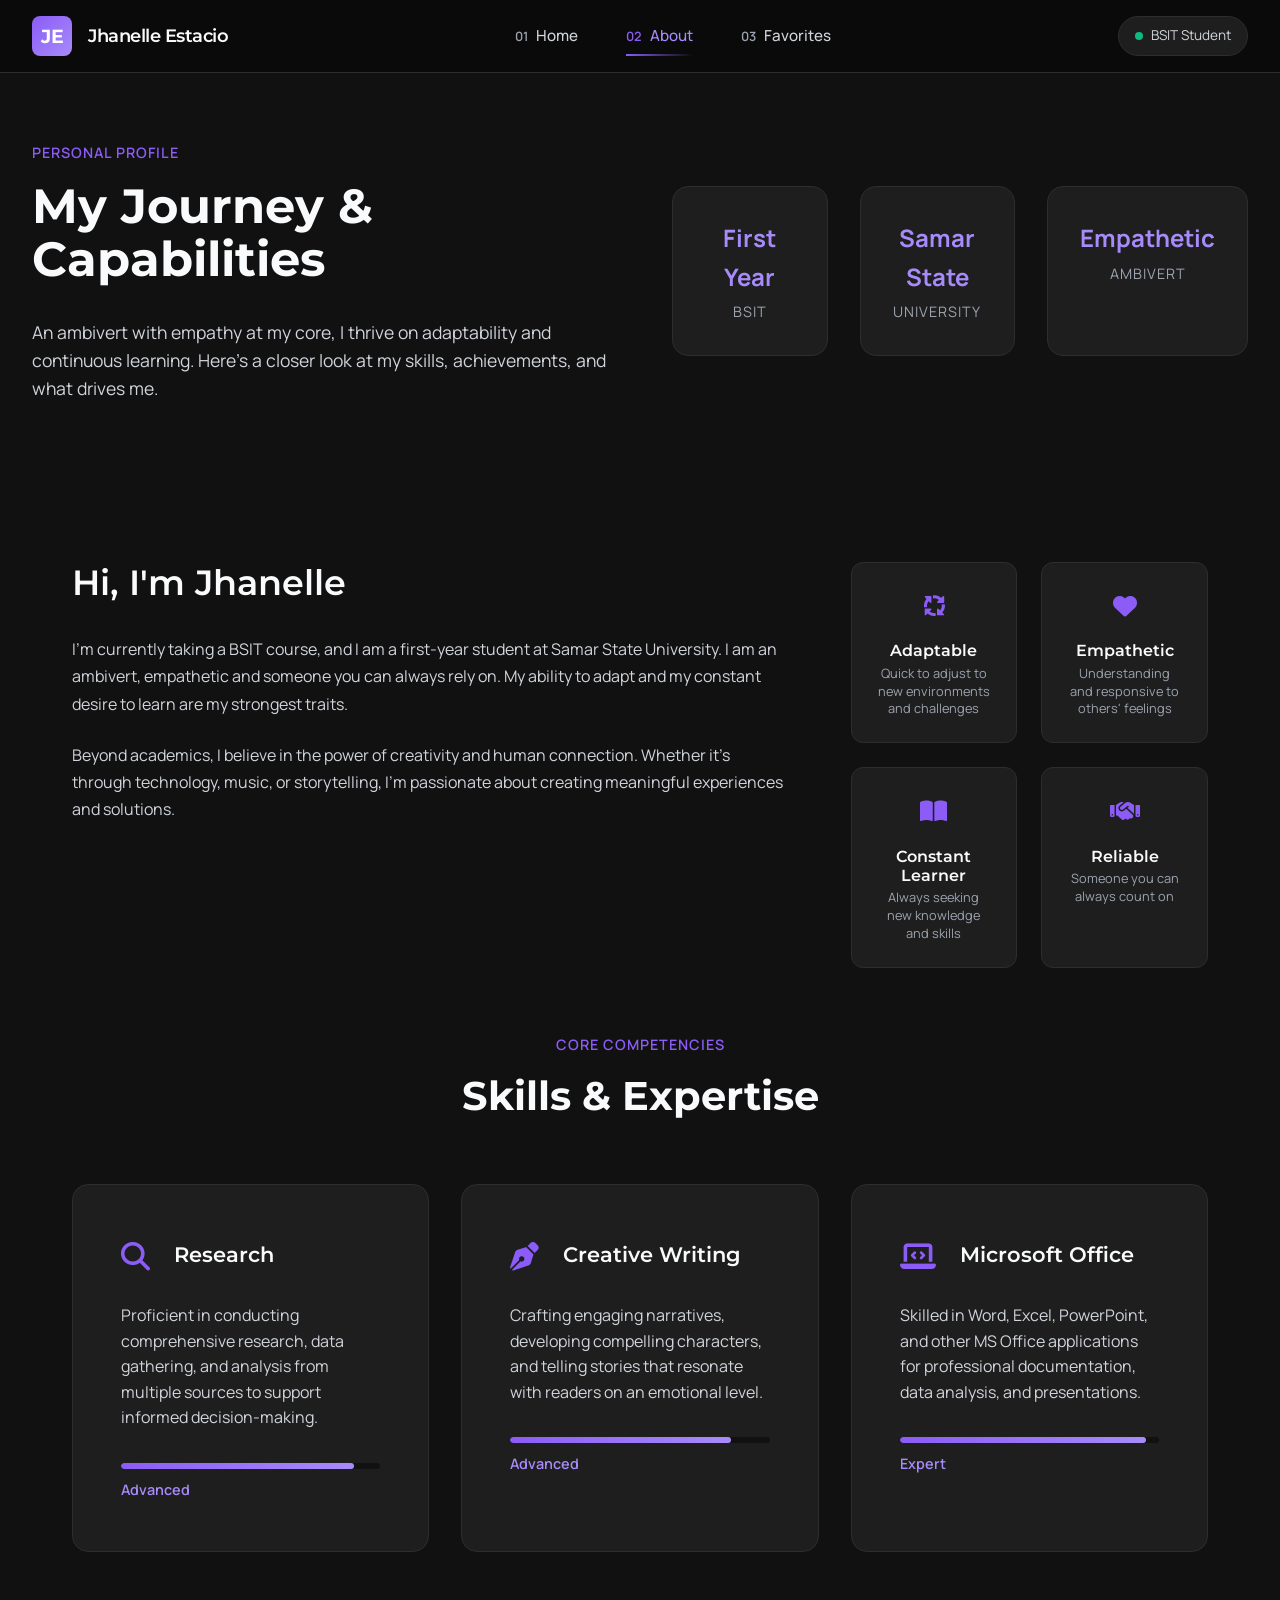
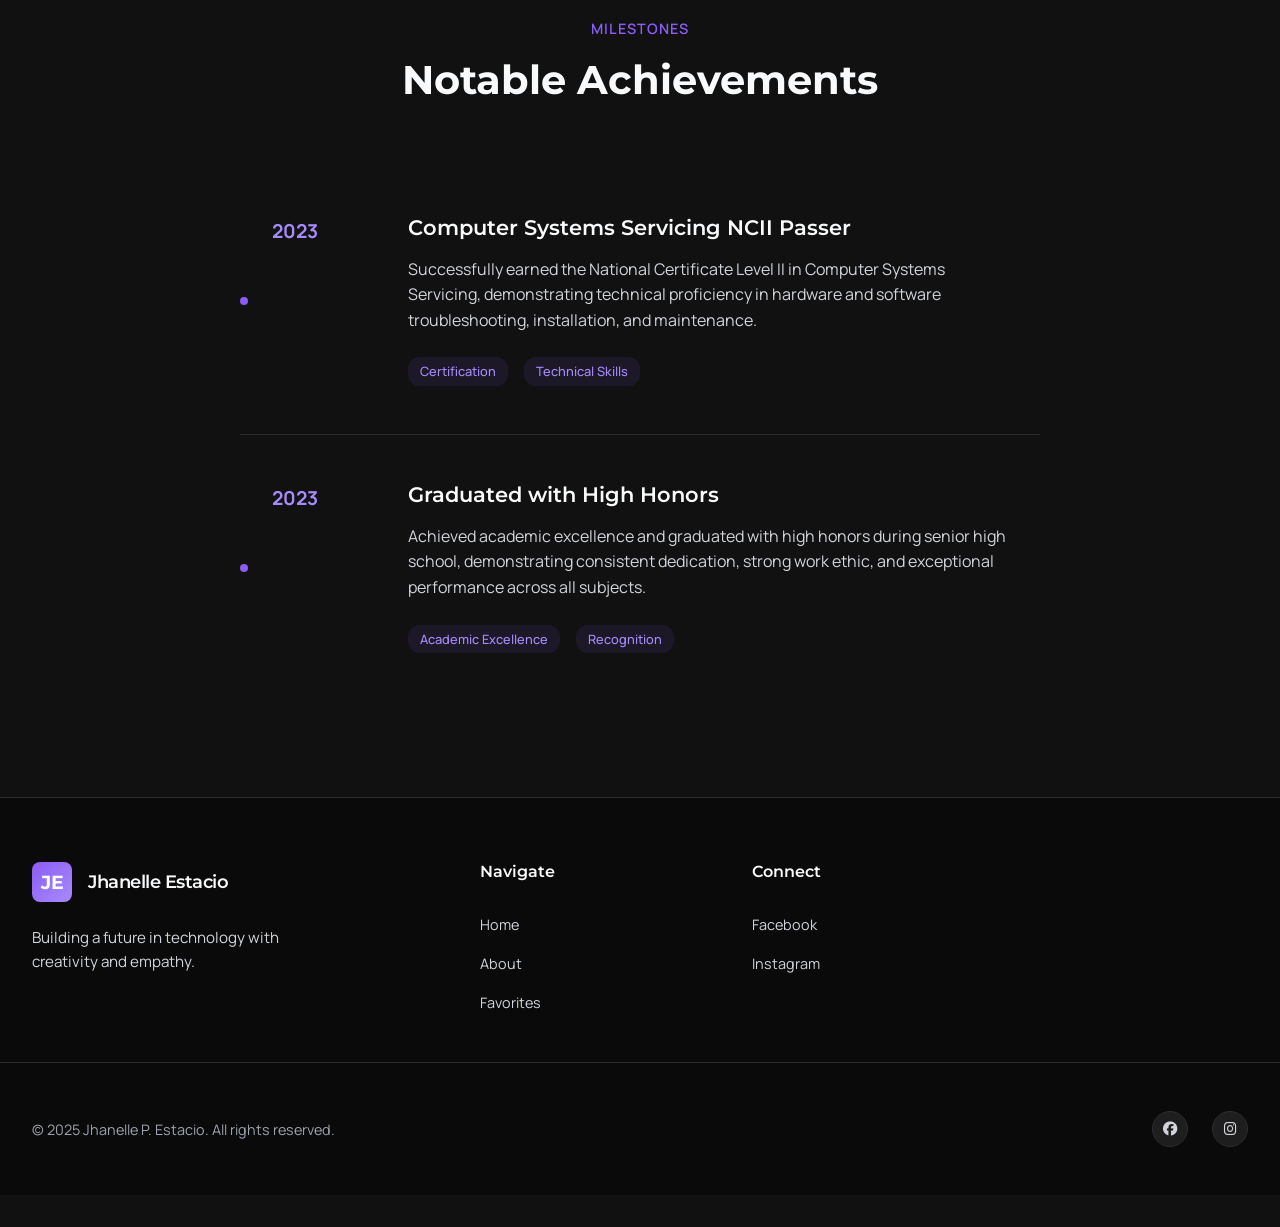
==== commit ac32f610: "Update about.html" ====
--- a/about.html
+++ b/about.html
@@ -18,7 +18,7 @@
                 <span class="logo-icon">JE</span>
                 <span class="logo-text">Jhanelle Estacio</span>
             </div>
-            
+
             <div class="nav-menu">
                 <a href="index.html" class="nav-link">
                     <span class="nav-number">01</span>
@@ -33,11 +33,37 @@
                     <span class="nav-label">Favorites</span>
                 </a>
             </div>
-            
-            <button class="menu-toggle">
+
+            <div class="nav-cta">
+                <span class="status-indicator"></span>
+                <span class="status-text">BSIT Student</span>
+            </div>
+
+            <button class="menu-toggle" id="menuToggle">
+                <span class="menu-bar"></span>
                 <span class="menu-bar"></span>
                 <span class="menu-bar"></span>
             </button>
+        </div>
+
+        <!-- Mobile Menu -->
+        <div class="nav-menu-mobile" id="mobileMenu">
+            <a href="index.html" class="nav-link">
+                <span class="nav-number">01</span>
+                <span class="nav-label">Home</span>
+            </a>
+            <a href="about.html" class="nav-link active">
+                <span class="nav-number">02</span>
+                <span class="nav-label">About</span>
+            </a>
+            <a href="favorites.html" class="nav-link">
+                <span class="nav-number">03</span>
+                <span class="nav-label">Favorites</span>
+            </a>
+            <div class="nav-cta" style="margin-top: 12px; align-self: flex-start;">
+                <span class="status-indicator"></span>
+                <span class="status-text">BSIT Student</span>
+            </div>
         </div>
     </nav>
 
@@ -48,11 +74,11 @@
                 <span class="page-label">Personal Profile</span>
                 <h1 class="page-title">My Journey &<br>Capabilities</h1>
                 <p class="page-intro">
-                    An ambivert with empathy at my core, I thrive on adaptability and continuous learning. 
+                    An ambivert with empathy at my core, I thrive on adaptability and continuous learning.
                     Here's a closer look at my skills, achievements, and what drives me.
                 </p>
             </div>
-            
+
             <div class="header-stats">
                 <div class="header-stat">
                     <div class="stat-value">First Year</div>
@@ -78,17 +104,17 @@
                 <div class="intro-text">
                     <h2 class="section-heading">Hi, I'm Jhanelle</h2>
                     <p class="intro-paragraph">
-                        I'm currently taking a BSIT course, and I am a first-year student at Samar State University. 
-                        I am an ambivert, empathetic and someone you can always rely on. My ability to adapt and my 
+                        I'm currently taking a BSIT course, and I am a first-year student at Samar State University.
+                        I am an ambivert, empathetic and someone you can always rely on. My ability to adapt and my
                         constant desire to learn are my strongest traits.
                     </p>
                     <p class="intro-paragraph">
-                        Beyond academics, I believe in the power of creativity and human connection. Whether it's 
-                        through technology, music, or storytelling, I'm passionate about creating meaningful experiences 
+                        Beyond academics, I believe in the power of creativity and human connection. Whether it's
+                        through technology, music, or storytelling, I'm passionate about creating meaningful experiences
                         and solutions.
                     </p>
                 </div>
-                
+
                 <div class="intro-visual">
                     <div class="trait-card">
                         <div class="trait-icon">
@@ -97,7 +123,7 @@
                         <h3 class="trait-title">Adaptable</h3>
                         <p class="trait-desc">Quick to adjust to new environments and challenges</p>
                     </div>
-                    
+
                     <div class="trait-card">
                         <div class="trait-icon">
                             <i class="fas fa-heart"></i>
@@ -105,7 +131,7 @@
                         <h3 class="trait-title">Empathetic</h3>
                         <p class="trait-desc">Understanding and responsive to others' feelings</p>
                     </div>
-                    
+
                     <div class="trait-card">
                         <div class="trait-icon">
                             <i class="fas fa-book-open"></i>
@@ -113,7 +139,7 @@
                         <h3 class="trait-title">Constant Learner</h3>
                         <p class="trait-desc">Always seeking new knowledge and skills</p>
                     </div>
-                    
+
                     <div class="trait-card">
                         <div class="trait-icon">
                             <i class="fas fa-handshake"></i>
@@ -130,7 +156,7 @@
                     <span class="section-label">Core Competencies</span>
                     <h2 class="section-title">Skills & Expertise</h2>
                 </div>
-                
+
                 <div class="skills-grid">
                     <div class="skill-category">
                         <div class="category-header">
@@ -149,7 +175,7 @@
                             <span class="level-text">Advanced</span>
                         </div>
                     </div>
-                    
+
                     <div class="skill-category">
                         <div class="category-header">
                             <div class="category-icon">
@@ -167,7 +193,7 @@
                             <span class="level-text">Advanced</span>
                         </div>
                     </div>
-                    
+
                     <div class="skill-category">
                         <div class="category-header">
                             <div class="category-icon">
@@ -194,7 +220,7 @@
                     <span class="section-label">Milestones</span>
                     <h2 class="section-title">Notable Achievements</h2>
                 </div>
-                
+
                 <div class="achievements-timeline">
                     <div class="timeline-item">
                         <div class="timeline-year">2023</div>
@@ -209,7 +235,7 @@
                             </div>
                         </div>
                     </div>
-                    
+
                     <div class="timeline-item">
                         <div class="timeline-year">2023</div>
                         <div class="timeline-content">
@@ -238,7 +264,7 @@
                 </div>
                 <p class="footer-tagline">Building a future in technology with creativity and empathy.</p>
             </div>
-            
+
             <div class="footer-links">
                 <div class="link-group">
                     <h4 class="link-title">Navigate</h4>
@@ -246,7 +272,7 @@
                     <a href="about.html" class="footer-link">About</a>
                     <a href="favorites.html" class="footer-link">Favorites</a>
                 </div>
-                
+
                 <div class="link-group">
                     <h4 class="link-title">Connect</h4>
                     <a href="https://www.facebook.com/jhanelle.estacio.2025" class="footer-link">Facebook</a>
@@ -254,14 +280,41 @@
                 </div>
             </div>
         </div>
-        
+
         <div class="footer-bottom">
-            <p class="copyright">&copy; 2023 Jhanelle P. Estacio. All rights reserved.</p>
+            <p class="copyright">&copy; 2025 Jhanelle P. Estacio. All rights reserved.</p>
             <div class="footer-social">
                 <a href="https://www.facebook.com/jhanelle.estacio.2025" class="social-icon"><i class="fab fa-facebook"></i></a>
                 <a href="https://www.instagram.com/elle_estacioo?igsh=bXg5MTA5ZjFhMmU0" class="social-icon"><i class="fab fa-instagram"></i></a>
             </div>
         </div>
     </footer>
+
+    <script>
+        // Mobile menu toggle
+        document.getElementById('menuToggle').addEventListener('click', function() {
+            document.getElementById('mobileMenu').classList.toggle('open');
+        });
+
+        document.querySelectorAll('.nav-menu-mobile .nav-link').forEach(link => {
+            link.addEventListener('click', function() {
+                document.getElementById('mobileMenu').classList.remove('open');
+            });
+        });
+
+        document.addEventListener('click', function(e) {
+            const mobileMenu = document.getElementById('mobileMenu');
+            const toggle = document.getElementById('menuToggle');
+            if (!mobileMenu.contains(e.target) && !toggle.contains(e.target)) {
+                mobileMenu.classList.remove('open');
+            }
+        });
+
+        window.addEventListener('resize', function() {
+            if (window.innerWidth > 768) {
+                document.getElementById('mobileMenu').classList.remove('open');
+            }
+        });
+    </script>
 </body>
-</html>+</html>
--- a/style.css
+++ b/style.css
@@ -1,8 +1,3 @@
-/* ============================================
-   PREMIUM BRAND STYLES - Jhanelle Estacio
-   ============================================ */
-
-/* Reset & Base */
 * {
     margin: 0;
     padding: 0;
@@ -10,7 +5,6 @@
 }
 
 :root {
-    /* Premium Color Palette */
     --primary: #0A0A0A;
     --secondary: #1A1A1A;
     --accent: #8B5CF6;
@@ -81,8 +75,8 @@
     top: 0;
     left: 0;
     right: 0;
-    background: rgba(10, 10, 10, 0.9);
-    backdrop-filter: blur(10px);
+    background: rgba(10, 10, 10, 0.92);
+    backdrop-filter: blur(12px);
     border-bottom: 1px solid var(--border);
     z-index: 1000;
     padding: var(--space-sm) 0;
@@ -95,6 +89,7 @@
     display: flex;
     align-items: center;
     justify-content: space-between;
+    flex-wrap: wrap;
 }
 
 .nav-logo {
@@ -127,6 +122,7 @@
 .nav-menu {
     display: flex;
     gap: var(--space-xl);
+    align-items: center;
 }
 
 .nav-link {
@@ -204,15 +200,50 @@
     border: none;
     cursor: pointer;
     padding: 8px;
+    flex-direction: column;
+    gap: 5px;
 }
 
 .menu-bar {
     display: block;
-    width: 20px;
+    width: 24px;
     height: 2px;
     background: var(--text-primary);
-    margin: 4px 0;
     transition: var(--transition);
+    border-radius: 2px;
+}
+
+/* Mobile Menu */
+.nav-menu-mobile {
+    display: none;
+    flex-direction: column;
+    width: 100%;
+    padding: var(--space-md) 0 var(--space-lg);
+    gap: var(--space-sm);
+    border-top: 1px solid var(--border);
+    margin-top: var(--space-sm);
+    background: transparent;
+}
+
+.nav-menu-mobile .nav-link {
+    padding: 10px 0;
+    border-bottom: 1px solid rgba(255,255,255,0.03);
+}
+
+.nav-menu-mobile .nav-cta {
+    align-self: flex-start;
+    margin-top: 4px;
+}
+
+.nav-menu-mobile.open {
+    display: flex;
+}
+
+/* Section Spacing */
+section, .hero-section, .quick-facts, .about-content, 
+.hobbies-section, .music-section, .inspiration-section,
+.footer {
+    margin-bottom: 2rem;
 }
 
 /* Hero Section */
@@ -231,30 +262,6 @@
     grid-template-columns: 1fr 1fr;
     gap: var(--space-2xl);
     align-items: center;
-}
-
-.hero-badge {
-    display: inline-flex;
-    align-items: center;
-    gap: 8px;
-    background: rgba(139, 92, 246, 0.1);
-    border: 1px solid rgba(139, 92, 246, 0.2);
-    padding: 8px 16px;
-    border-radius: 20px;
-    margin-bottom: var(--space-lg);
-}
-
-.badge-dot {
-    width: 6px;
-    height: 6px;
-    background: var(--accent);
-    border-radius: 50%;
-}
-
-.badge-text {
-    font-size: 0.9rem;
-    color: var(--accent-light);
-    font-weight: 500;
 }
 
 .hero-title {
@@ -350,7 +357,7 @@
     color: var(--text-muted);
 }
 
-/* Hero Visual with Profile Image */
+/* Hero Visual */
 .hero-visual {
     position: relative;
 }
@@ -366,7 +373,6 @@
     margin: 0 auto;
 }
 
-/* Profile Image Styles */
 .profile-image-container {
     position: relative;
     width: 100%;
@@ -529,39 +535,6 @@
     border: 1px solid var(--border);
 }
 
-.status-dot {
-    width: 8px;
-    height: 8px;
-    background: var(--success);
-    border-radius: 50%;
-    animation: pulse 2s infinite;
-}
-
-.status-text {
-    font-size: 0.85rem;
-    color: var(--text-secondary);
-    font-weight: 500;
-}
-
-.scroll-indicator {
-    position: absolute;
-    bottom: var(--space-lg);
-    left: 50%;
-    transform: translateX(-50%);
-    display: flex;
-    flex-direction: column;
-    align-items: center;
-    gap: 8px;
-    color: var(--text-muted);
-    font-size: 0.8rem;
-}
-
-.scroll-line {
-    width: 1px;
-    height: 40px;
-    background: linear-gradient(to bottom, var(--accent), transparent);
-}
-
 /* Quick Facts */
 .quick-facts {
     padding: var(--space-2xl) 0;
@@ -732,7 +705,7 @@
     letter-spacing: 1px;
 }
 
-/* About Page Styles */
+/* About Page */
 .about-content {
     padding: var(--space-2xl) 0;
 }
@@ -872,7 +845,7 @@
     font-weight: 600;
 }
 
-/* Achievements Section */
+/* Achievements */
 .achievements-timeline {
     max-width: 800px;
     margin: var(--space-xl) auto 0;
@@ -973,493 +946,7 @@
     border-color: var(--accent);
 }
 
-
-/* Responsive adjustments - maintain fixed layout */
-@media (max-width: 1024px) {
-    .hobby-card {
-        grid-template-columns: 1fr;
-    }
-    
-    .hobby-visual,
-    .hobby-image-container {
-        height: 250px;
-    }
-    
-    .hobby-card {
-        min-height: 550px; /* Adjust for stacked layout */
-    }
-}
-
-@media (max-width: 768px) {
-    .hobby-visual,
-    .hobby-image-container {
-        height: 200px;
-    }
-    
-    .hobby-card {
-        min-height: 500px;
-    }
-}
-
-/* Music Section */
-.music-section {
-    padding: var(--space-2xl) 0;
-    background: var(--surface-dark);
-}
-
-.music-container {
-    max-width: 1200px;
-    margin: var(--space-2xl) auto 0;
-    display: grid;
-    grid-template-columns: repeat(auto-fit, minmax(500px, 1fr));
-    gap: var(--space-2xl);
-}
-
-.music-category {
-    background: var(--surface);
-    border: 1px solid var(--border);
-    border-radius: 20px;
-    padding: var(--space-xl);
-}
-
-.category-header {
-    margin-bottom: var(--space-xl);
-    text-align: center;
-}
-
-.category-title {
-    font-size: 1.8rem;
-    color: var(--text-primary);
-    margin-bottom: 4px;
-}
-
-.category-subtitle {
-    color: var(--text-muted);
-    font-size: 0.9rem;
-}
-
-.artist-grid {
-    display: flex;
-    flex-direction: column;
-    gap: var(--space-lg);
-}
-
-.artist-card {
-    display: grid;
-    grid-template-columns: auto 1fr;
-    gap: var(--space-lg);
-    align-items: center;
-    padding: var(--space-lg);
-    background: var(--surface-light);
-    border: 1px solid var(--border);
-    border-radius: 16px;
-    transition: var(--transition);
-}
-
-.artist-card:hover {
-    transform: translateY(-4px);
-    border-color: var(--accent);
-}
-
-.artist-avatar {
-    width: 70px;
-    height: 70px;
-    border-radius: 50%;
-    display: flex;
-    align-items: center;
-    justify-content: center;
-    font-family: var(--font-heading);
-    font-weight: 700;
-    font-size: 1.5rem;
-    color: white;
-}
-
-.avatar-1 { background: linear-gradient(135deg, #667eea 0%, #764ba2 100%); }
-.avatar-2 { background: linear-gradient(135deg, #f093fb 0%, #f5576c 100%); }
-.avatar-3 { background: linear-gradient(135deg, #4facfe 0%, #00f2fe 100%); }
-.avatar-4 { background: linear-gradient(135deg, #43e97b 0%, #38f9d7 100%); }
-
-.artist-info {
-    flex-grow: 1;
-}
-
-.artist-name {
-    font-size: 1.3rem;
-    color: var(--text-primary);
-    margin-bottom: 4px;
-}
-
-.artist-genre {
-    font-size: 0.9rem;
-    color: var(--accent-light);
-    margin-bottom: var(--space-sm);
-    font-weight: 500;
-}
-
-.artist-desc {
-    color: var(--text-secondary);
-    font-size: 0.9rem;
-    line-height: 1.5;
-    margin-bottom: var(--space-sm);
-}
-
-.artist-tags {
-    margin-top: var(--space-sm);
-}
-
-.artist-tag {
-    display: inline-block;
-    background: rgba(139, 92, 246, 0.1);
-    color: var(--accent-light);
-    padding: 4px 12px;
-    border-radius: 12px;
-    font-size: 0.8rem;
-    font-weight: 500;
-}
-
-/* Inspiration Section */
-.inspiration-section {
-    padding: var(--space-2xl) 0;
-}
-
-.inspiration-container {
-    max-width: 1000px;
-    margin: 0 auto;
-    padding: 0 var(--space-lg);
-    display: grid;
-    grid-template-columns: 1fr 1fr;
-    gap: var(--space-2xl);
-    align-items: center;
-}
-
-.inspiration-title {
-    font-size: 2.2rem;
-    margin-bottom: var(--space-lg);
-    color: var(--text-primary);
-    line-height: 1.2;
-}
-
-.inspiration-text {
-    color: var(--text-secondary);
-    line-height: 1.7;
-    margin-bottom: var(--space-md);
-}
-
-.quote-card {
-    background: linear-gradient(135deg, var(--surface-light), var(--surface));
-    border: 1px solid var(--border);
-    border-radius: 20px;
-    padding: var(--space-2xl);
-    position: relative;
-    overflow: hidden;
-}
-
-.quote-card::before {
-    content: '';
-    position: absolute;
-    top: 0;
-    left: 0;
-    width: 100%;
-    height: 4px;
-    background: linear-gradient(90deg, var(--accent), var(--accent-light));
-}
-
-.quote-icon {
-    font-size: 2rem;
-    color: var(--accent);
-    margin-bottom: var(--space-lg);
-    opacity: 0.5;
-}
-
-.quote-text {
-    font-size: 1.3rem;
-    font-style: italic;
-    color: var(--text-primary);
-    line-height: 1.6;
-    margin-bottom: var(--space-lg);
-}
-
-.quote-author {
-    display: flex;
-    flex-direction: column;
-}
-
-.author-name {
-    font-weight: 600;
-    color: var(--text-primary);
-}
-
-.author-title {
-    font-size: 0.9rem;
-    color: var(--text-muted);
-}
-
-/* Footer */
-.footer {
-    background: var(--surface-dark);
-    border-top: 1px solid var(--border);
-    padding: var(--space-2xl) 0 var(--space-xl);
-}
-
-.footer-container {
-    max-width: 1280px;
-    margin: 0 auto;
-    padding: 0 var(--space-lg);
-    display: grid;
-    grid-template-columns: 1fr 2fr;
-    gap: var(--space-2xl);
-    margin-bottom: var(--space-xl);
-}
-
-.footer-brand {
-    max-width: 300px;
-}
-
-.footer-logo {
-    display: flex;
-    align-items: center;
-    gap: var(--space-sm);
-    margin-bottom: var(--space-md);
-}
-
-.footer-tagline {
-    color: var(--text-secondary);
-    line-height: 1.6;
-    font-size: 0.95rem;
-}
-
-.footer-links {
-    display: grid;
-    grid-template-columns: repeat(3, 1fr);
-    gap: var(--space-xl);
-}
-
-.link-group {
-    display: flex;
-    flex-direction: column;
-    gap: var(--space-sm);
-}
-
-.link-title {
-    font-size: 1rem;
-    font-weight: 600;
-    color: var(--text-primary);
-    margin-bottom: var(--space-sm);
-}
-
-.footer-link {
-    color: var(--text-secondary);
-    text-decoration: none;
-    font-size: 0.9rem;
-    transition: var(--transition);
-}
-
-.footer-link:hover {
-    color: var(--accent-light);
-}
-
-.footer-bottom {
-    max-width: 1280px;
-    margin: 0 auto;
-    padding: 0 var(--space-lg);
-    display: flex;
-    justify-content: space-between;
-    align-items: center;
-    padding-top: var(--space-xl);
-    border-top: 1px solid var(--border);
-}
-
-.copyright {
-    color: var(--text-muted);
-    font-size: 0.9rem;
-}
-
-.footer-social {
-    display: flex;
-    gap: var(--space-md);
-}
-
-.social-icon {
-    width: 36px;
-    height: 36px;
-    background: var(--surface-light);
-    border: 1px solid var(--border);
-    border-radius: 50%;
-    display: flex;
-    align-items: center;
-    justify-content: center;
-    color: var(--text-secondary);
-    text-decoration: none;
-    transition: var(--transition);
-    font-size: 0.9rem;
-}
-
-.social-icon:hover {
-    background: var(--accent);
-    color: white;
-    transform: translateY(-2px);
-}
-
-/* Responsive Design */
-@media (max-width: 1024px) {
-    .hero-title {
-        font-size: 2.8rem;
-    }
-    
-    .hero-container,
-    .header-container,
-    .intro-section,
-    .inspiration-container {
-        grid-template-columns: 1fr;
-        gap: var(--space-xl);
-    }
-    
-    .footer-container {
-        grid-template-columns: 1fr;
-        gap: var(--space-xl);
-    }
-    
-    .music-container {
-        grid-template-columns: 1fr;
-    }
-    
-    .profile-image-container,
-    .main-visual {
-        width: 350px;
-        height: 350px;
-    }
-    
-    .hobby-card {
-        grid-template-columns: 1fr;
-        min-height: 550px;
-    }
-    
-    .hobby-visual,
-    .hobby-image-container {
-        height: 250px;
-    }
-}
-
-@media (max-width: 768px) {
-    .nav-menu,
-    .nav-cta {
-        display: none;
-    }
-    
-    .menu-toggle {
-        display: block;
-    }
-    
-    .hero-title {
-        font-size: 2.2rem;
-    }
-    
-    .page-title {
-        font-size: 2.2rem;
-    }
-    
-    .section-title {
-        font-size: 2rem;
-    }
-    
-    .hobby-card {
-        grid-template-columns: 1fr;
-        min-height: 500px;
-    }
-    
-    .hobby-visual,
-    .hobby-image-container {
-        height: 200px;
-    }
-    
-    .footer-links {
-        grid-template-columns: 1fr;
-        gap: var(--space-lg);
-    }
-    
-    .footer-bottom {
-        flex-direction: column;
-        gap: var(--space-md);
-        text-align: center;
-    }
-    
-    .profile-image-container,
-    .main-visual {
-        width: 300px;
-        height: 300px;
-    }
-    
-    .circle-1 {
-        width: 80px;
-        height: 80px;
-        top: -20px;
-        right: -20px;
-    }
-    
-    .circle-2 {
-        width: 60px;
-        height: 60px;
-        bottom: -15px;
-        left: -15px;
-    }
-    
-    .intro-visual {
-        grid-template-columns: 1fr;
-    }
-    
-    .skills-grid {
-        grid-template-columns: 1fr;
-    }
-    
-    .timeline-item {
-        grid-template-columns: 1fr;
-        gap: var(--space-md);
-    }
-}
-
-@media (max-width: 480px) {
-    .hero-actions {
-        flex-direction: column;
-        align-items: stretch;
-    }
-    
-    .btn-primary,
-    .btn-secondary {
-        width: 100%;
-        justify-content: center;
-    }
-    
-    .hobby-meta {
-        grid-template-columns: 1fr;
-        gap: var(--space-sm);
-    }
-    
-    .header-stats {
-        grid-template-columns: 1fr;
-        gap: var(--space-md);
-    }
-    
-    .artist-card {
-        grid-template-columns: 1fr;
-        text-align: center;
-    }
-    
-    .hero-stats {
-        flex-direction: column;
-        gap: var(--space-lg);
-    }
-    
-    .profile-image-container,
-    .main-visual {
-        width: 250px;
-        height: 250px;
-    }
-}
-
-/* ================================
-   HOBBIES – CLEAN PORTFOLIO STYLE
-   ================================ */
-
+/* Hobbies Section */
 .hobbies-section {
     padding: var(--space-2xl) 0;
 }
@@ -1472,7 +959,6 @@
     gap: var(--space-2xl);
 }
 
-/* CARD */
 .hobby-card {
     display: grid;
     grid-template-columns: 1fr 1.2fr;
@@ -1486,12 +972,9 @@
 
 .hobby-card:hover {
     transform: translateY(-6px);
-    box-shadow:
-        0 0 0 1px var(--accent),
-        0 25px 50px rgba(139, 92, 246, 0.25);
-}
-
-/* IMAGE SIDE */
+    box-shadow: 0 0 0 1px var(--accent), 0 25px 50px rgba(139, 92, 246, 0.25);
+}
+
 .hobby-visual {
     background: var(--surface-dark);
     padding: var(--space-lg);
@@ -1516,7 +999,6 @@
     display: block;
 }
 
-/* BADGE */
 .hobby-badge {
     position: absolute;
     top: 16px;
@@ -1532,7 +1014,6 @@
     backdrop-filter: blur(8px);
 }
 
-/* CONTENT SIDE */
 .hobby-content {
     padding: var(--space-2xl);
     display: flex;
@@ -1570,7 +1051,6 @@
     margin-bottom: var(--space-xl);
 }
 
-/* META */
 .hobby-meta {
     display: grid;
     grid-template-columns: repeat(3, 1fr);
@@ -1592,21 +1072,358 @@
     color: var(--text-primary);
 }
 
-/* RESPONSIVE */
+/* Inspiration Section */
+.inspiration-section {
+    padding: var(--space-2xl) 0;
+}
+
+.inspiration-container {
+    max-width: 1000px;
+    margin: 0 auto;
+    padding: 0 var(--space-lg);
+    display: grid;
+    grid-template-columns: 1fr 1fr;
+    gap: var(--space-2xl);
+    align-items: center;
+}
+
+.inspiration-title {
+    font-size: 2.2rem;
+    margin-bottom: var(--space-lg);
+    color: var(--text-primary);
+    line-height: 1.2;
+}
+
+.inspiration-text {
+    color: var(--text-secondary);
+    line-height: 1.7;
+    margin-bottom: var(--space-md);
+}
+
+.quote-card {
+    background: linear-gradient(135deg, var(--surface-light), var(--surface));
+    border: 1px solid var(--border);
+    border-radius: 20px;
+    padding: var(--space-2xl);
+    position: relative;
+    overflow: hidden;
+}
+
+.quote-card::before {
+    content: '';
+    position: absolute;
+    top: 0;
+    left: 0;
+    width: 100%;
+    height: 4px;
+    background: linear-gradient(90deg, var(--accent), var(--accent-light));
+}
+
+.quote-icon {
+    font-size: 2rem;
+    color: var(--accent);
+    margin-bottom: var(--space-lg);
+    opacity: 0.5;
+}
+
+.quote-text {
+    font-size: 1.3rem;
+    font-style: italic;
+    color: var(--text-primary);
+    line-height: 1.6;
+    margin-bottom: var(--space-lg);
+}
+
+.quote-author {
+    display: flex;
+    flex-direction: column;
+}
+
+.author-name {
+    font-weight: 600;
+    color: var(--text-primary);
+}
+
+.author-title {
+    font-size: 0.9rem;
+    color: var(--text-muted);
+}
+
+/* Footer */
+.footer {
+    background: var(--surface-dark);
+    border-top: 1px solid var(--border);
+    padding: var(--space-2xl) 0 var(--space-xl);
+}
+
+.footer-container {
+    max-width: 1280px;
+    margin: 0 auto;
+    padding: 0 var(--space-lg);
+    display: grid;
+    grid-template-columns: 1fr 2fr;
+    gap: var(--space-2xl);
+    margin-bottom: var(--space-xl);
+}
+
+.footer-brand {
+    max-width: 300px;
+}
+
+.footer-logo {
+    display: flex;
+    align-items: center;
+    gap: var(--space-sm);
+    margin-bottom: var(--space-md);
+}
+
+.footer-tagline {
+    color: var(--text-secondary);
+    line-height: 1.6;
+    font-size: 0.95rem;
+}
+
+.footer-links {
+    display: grid;
+    grid-template-columns: repeat(3, 1fr);
+    gap: var(--space-xl);
+}
+
+.link-group {
+    display: flex;
+    flex-direction: column;
+    gap: var(--space-sm);
+}
+
+.link-title {
+    font-size: 1rem;
+    font-weight: 600;
+    color: var(--text-primary);
+    margin-bottom: var(--space-sm);
+}
+
+.footer-link {
+    color: var(--text-secondary);
+    text-decoration: none;
+    font-size: 0.9rem;
+    transition: var(--transition);
+}
+
+.footer-link:hover {
+    color: var(--accent-light);
+}
+
+.footer-bottom {
+    max-width: 1280px;
+    margin: 0 auto;
+    padding: 0 var(--space-lg);
+    display: flex;
+    justify-content: space-between;
+    align-items: center;
+    padding-top: var(--space-xl);
+    border-top: 1px solid var(--border);
+}
+
+.copyright {
+    color: var(--text-muted);
+    font-size: 0.9rem;
+}
+
+.footer-social {
+    display: flex;
+    gap: var(--space-md);
+}
+
+.social-icon {
+    width: 36px;
+    height: 36px;
+    background: var(--surface-light);
+    border: 1px solid var(--border);
+    border-radius: 50%;
+    display: flex;
+    align-items: center;
+    justify-content: center;
+    color: var(--text-secondary);
+    text-decoration: none;
+    transition: var(--transition);
+    font-size: 0.9rem;
+}
+
+.social-icon:hover {
+    background: var(--accent);
+    color: white;
+    transform: translateY(-2px);
+}
+
+/* Responsive Design */
+@media (max-width: 1024px) {
+    .hero-title {
+        font-size: 2.8rem;
+    }
+    
+    .hero-container,
+    .header-container,
+    .intro-section,
+    .inspiration-container {
+        grid-template-columns: 1fr;
+        gap: var(--space-xl);
+    }
+    
+    .footer-container {
+        grid-template-columns: 1fr;
+        gap: var(--space-xl);
+    }
+    
+    .profile-image-container,
+    .main-visual {
+        width: 350px;
+        height: 350px;
+    }
+    
+    .hobby-card {
+        grid-template-columns: 1fr;
+        min-height: 550px;
+    }
+    
+    .hobby-visual,
+    .hobby-image-container {
+        height: 250px;
+    }
+}
+
+@media (max-width: 768px) {
+    .nav-menu,
+    .nav-cta {
+        display: none;
+    }
+    
+    .menu-toggle {
+        display: flex;
+    }
+    
+    .nav-menu-mobile {
+        display: none;
+    }
+    
+    .nav-menu-mobile.open {
+        display: flex;
+    }
+    
+    .hero-title {
+        font-size: 2.2rem;
+    }
+    
+    .page-title {
+        font-size: 2.2rem;
+    }
+    
+    .section-title {
+        font-size: 2rem;
+    }
+    
+    .hobby-card {
+        grid-template-columns: 1fr;
+        min-height: 500px;
+    }
+    
+    .hobby-visual,
+    .hobby-image-container {
+        height: 200px;
+    }
+    
+    .footer-links {
+        grid-template-columns: 1fr;
+        gap: var(--space-lg);
+    }
+    
+    .footer-bottom {
+        flex-direction: column;
+        gap: var(--space-md);
+        text-align: center;
+    }
+    
+    .profile-image-container,
+    .main-visual {
+        width: 300px;
+        height: 300px;
+    }
+    
+    .circle-1 {
+        width: 80px;
+        height: 80px;
+        top: -20px;
+        right: -20px;
+    }
+    
+    .circle-2 {
+        width: 60px;
+        height: 60px;
+        bottom: -15px;
+        left: -15px;
+    }
+    
+    .intro-visual {
+        grid-template-columns: 1fr;
+    }
+    
+    .skills-grid {
+        grid-template-columns: 1fr;
+    }
+    
+    .timeline-item {
+        grid-template-columns: 1fr;
+        gap: var(--space-md);
+    }
+}
+
+@media (max-width: 480px) {
+    .hero-actions {
+        flex-direction: column;
+        align-items: stretch;
+    }
+    
+    .btn-primary,
+    .btn-secondary {
+        width: 100%;
+        justify-content: center;
+    }
+    
+    .hobby-meta {
+        grid-template-columns: 1fr;
+        gap: var(--space-sm);
+    }
+    
+    .header-stats {
+        grid-template-columns: 1fr;
+        gap: var(--space-md);
+    }
+    
+    .hero-stats {
+        flex-direction: column;
+        gap: var(--space-lg);
+    }
+    
+    .profile-image-container,
+    .main-visual {
+        width: 250px;
+        height: 250px;
+    }
+}
+
 @media (max-width: 900px) {
     .hobby-card {
         grid-template-columns: 1fr;
     }
-
+    
     .hobby-visual {
         padding: var(--space-md);
         height: 260px;
     }
-
+    
     .hobby-content {
         padding: var(--space-xl);
     }
-
+    
     .hobby-meta {
         grid-template-columns: 1fr;
         gap: var(--space-md);
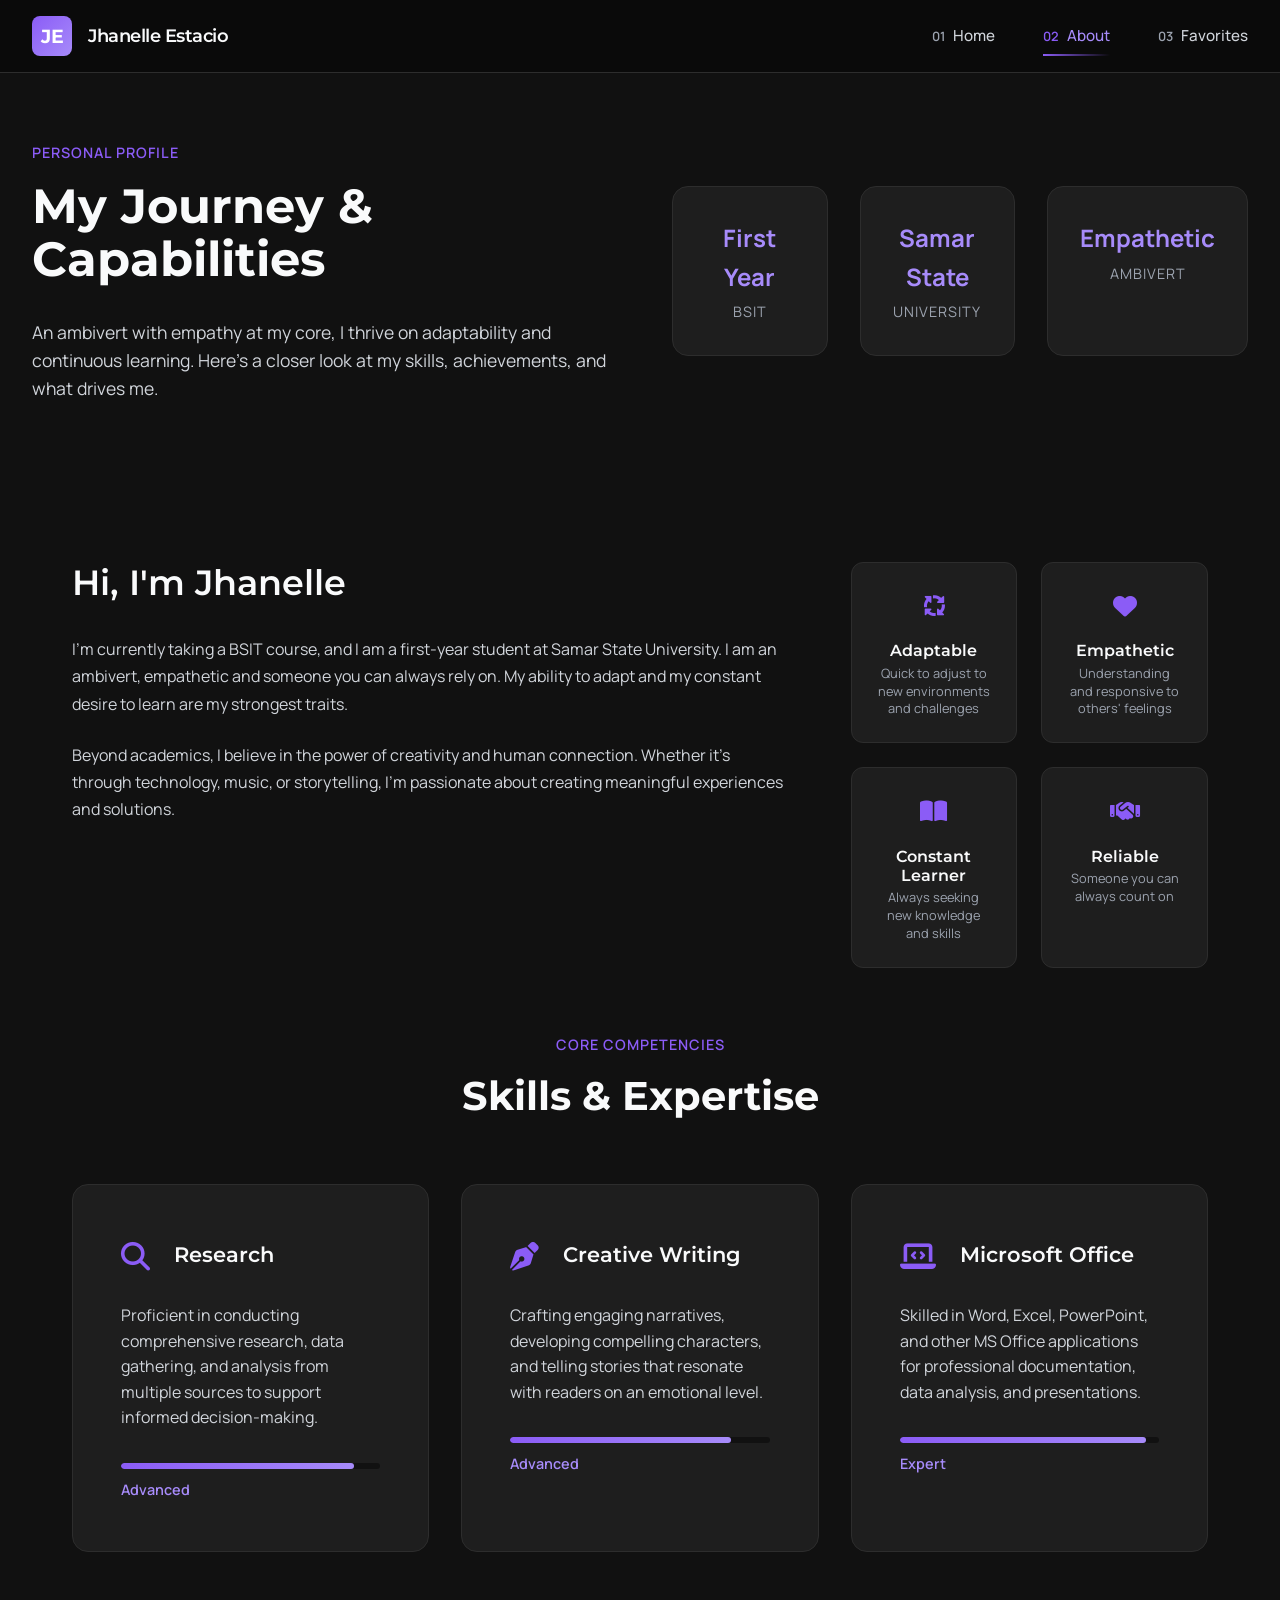
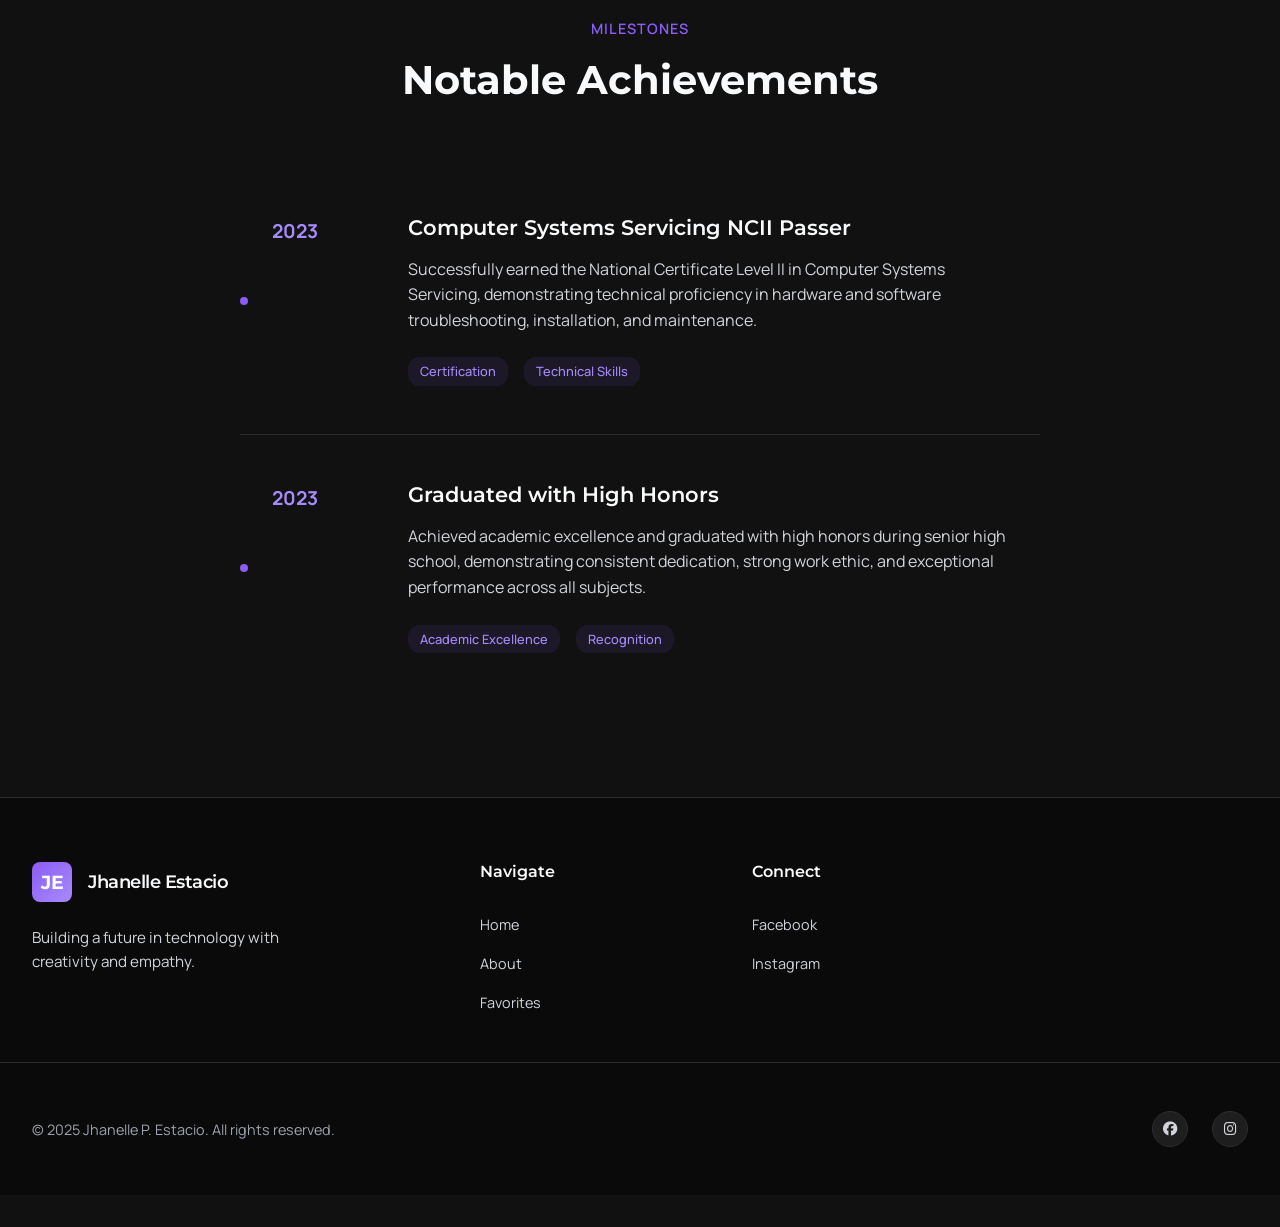
==== commit 4af864bf: "Update about.html" ====
--- a/about.html
+++ b/about.html
@@ -34,11 +34,6 @@
                 </a>
             </div>
 
-            <div class="nav-cta">
-                <span class="status-indicator"></span>
-                <span class="status-text">BSIT Student</span>
-            </div>
-
             <button class="menu-toggle" id="menuToggle">
                 <span class="menu-bar"></span>
                 <span class="menu-bar"></span>
@@ -60,10 +55,6 @@
                 <span class="nav-number">03</span>
                 <span class="nav-label">Favorites</span>
             </a>
-            <div class="nav-cta" style="margin-top: 12px; align-self: flex-start;">
-                <span class="status-indicator"></span>
-                <span class="status-text">BSIT Student</span>
-            </div>
         </div>
     </nav>
 
--- a/style.css
+++ b/style.css
@@ -166,16 +166,6 @@
     font-weight: 600;
 }
 
-.nav-cta {
-    display: flex;
-    align-items: center;
-    gap: 8px;
-    padding: 8px 16px;
-    background: var(--surface-light);
-    border-radius: 20px;
-    border: 1px solid var(--border);
-}
-
 .status-indicator {
     width: 8px;
     height: 8px;
@@ -228,11 +218,6 @@
 .nav-menu-mobile .nav-link {
     padding: 10px 0;
     border-bottom: 1px solid rgba(255,255,255,0.03);
-}
-
-.nav-menu-mobile .nav-cta {
-    align-self: flex-start;
-    margin-top: 4px;
 }
 
 .nav-menu-mobile.open {
@@ -1291,12 +1276,7 @@
     }
 }
 
-@media (max-width: 768px) {
-    .nav-menu,
-    .nav-cta {
-        display: none;
-    }
-    
+@media (max-width: 768px) { 
     .menu-toggle {
         display: flex;
     }
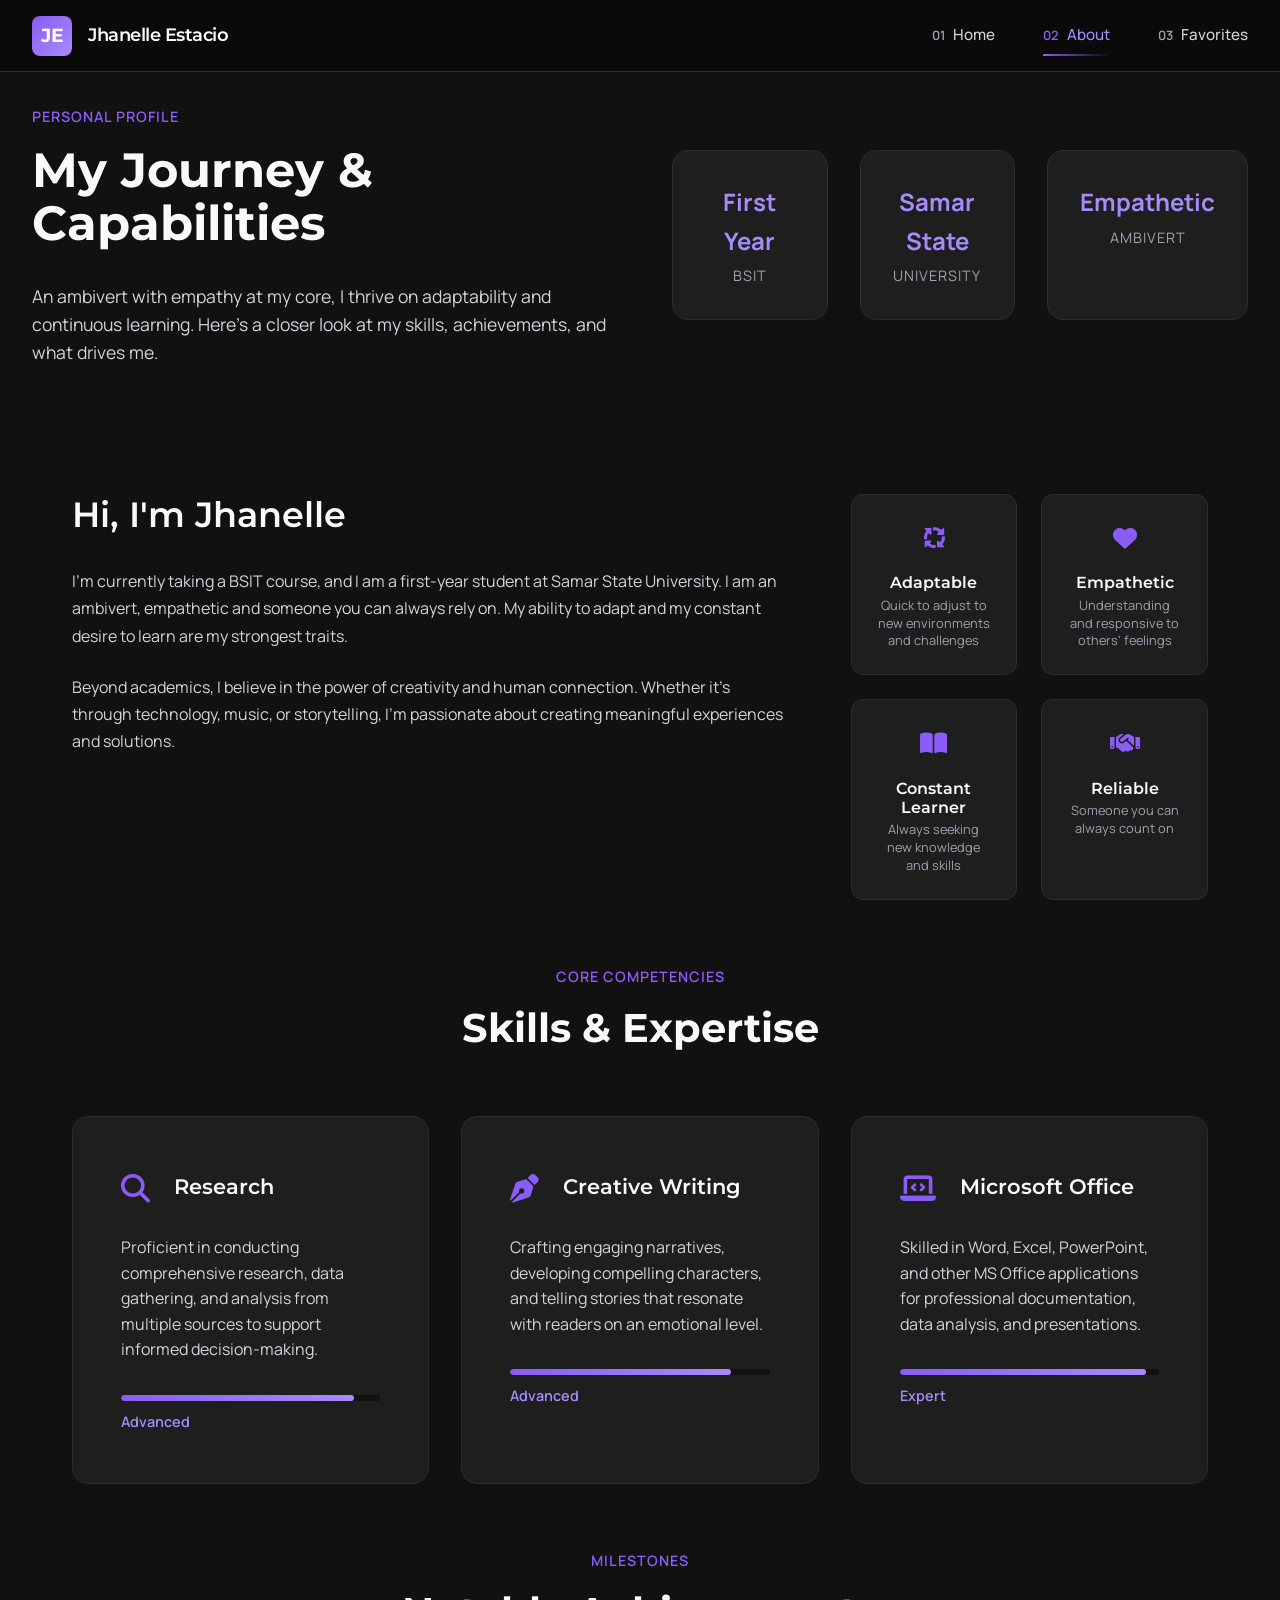
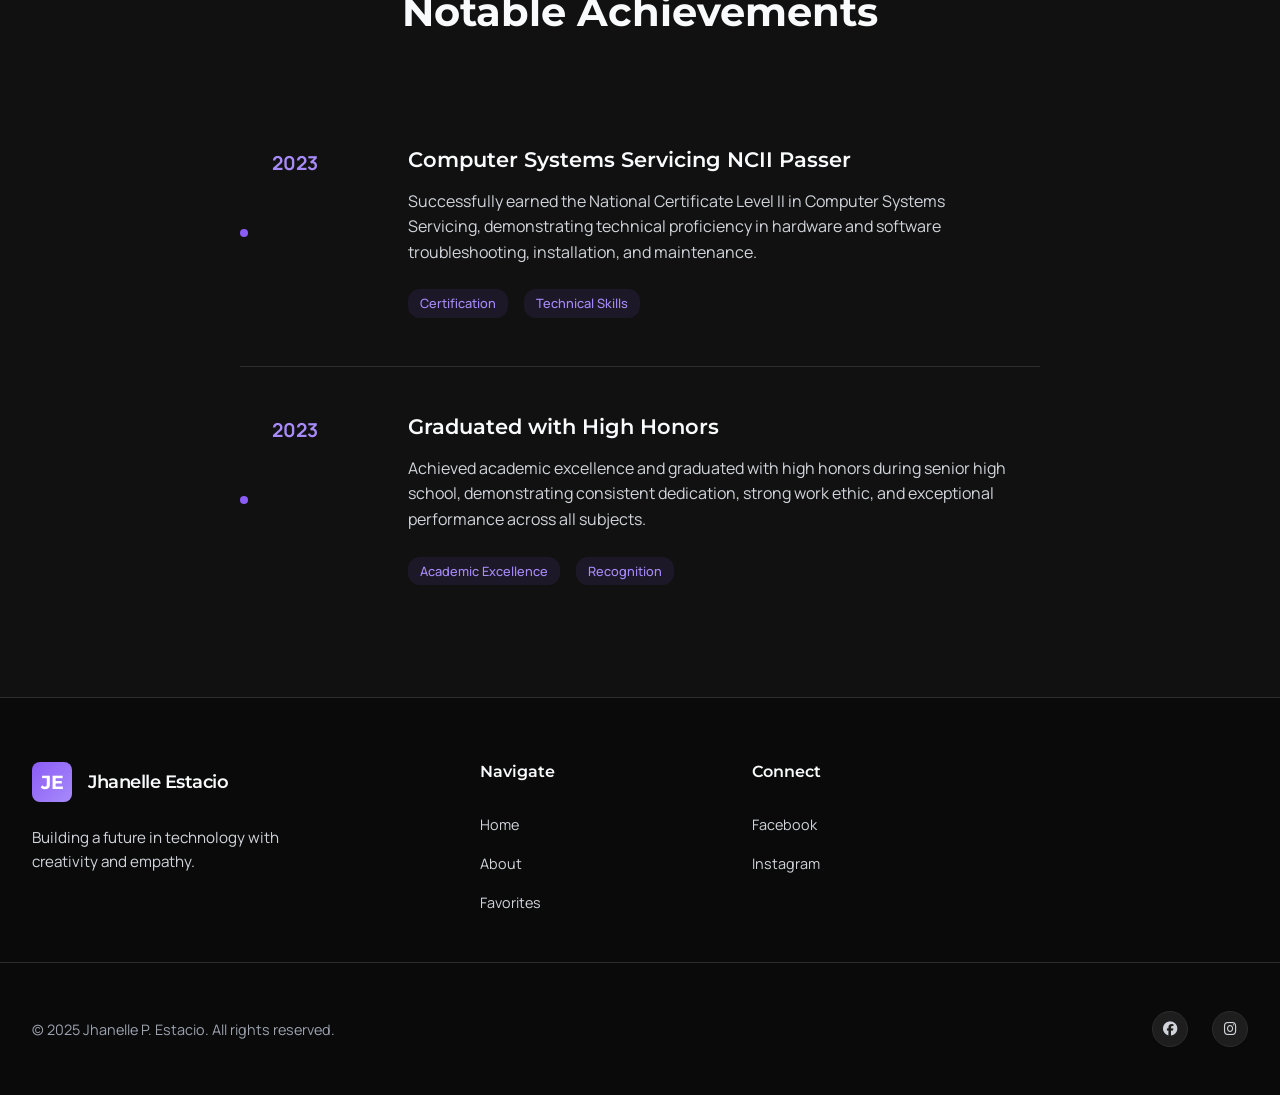
==== commit 9b1b0fa7: "Update about.html" ====
--- a/about.html
+++ b/about.html
@@ -1,5 +1,6 @@
 <!DOCTYPE html>
 <html lang="en">
+
 <head>
     <meta charset="UTF-8">
     <meta name="viewport" content="width=device-width, initial-scale=1.0">
@@ -7,9 +8,12 @@
     <link rel="stylesheet" href="style.css">
     <link rel="preconnect" href="https://fonts.googleapis.com">
     <link rel="preconnect" href="https://fonts.gstatic.com" crossorigin>
-    <link href="https://fonts.googleapis.com/css2?family=Montserrat:wght@300;400;500;600;700&family=Manrope:wght@300;400;500;600&display=swap" rel="stylesheet">
+    <link
+        href="https://fonts.googleapis.com/css2?family=Montserrat:wght@300;400;500;600;700&family=Manrope:wght@300;400;500;600&display=swap"
+        rel="stylesheet">
     <link rel="stylesheet" href="https://cdnjs.cloudflare.com/ajax/libs/font-awesome/6.4.0/css/all.min.css">
 </head>
+
 <body>
     <!-- Navigation -->
     <nav class="navbar">
@@ -33,28 +37,6 @@
                     <span class="nav-label">Favorites</span>
                 </a>
             </div>
-
-            <button class="menu-toggle" id="menuToggle">
-                <span class="menu-bar"></span>
-                <span class="menu-bar"></span>
-                <span class="menu-bar"></span>
-            </button>
-        </div>
-
-        <!-- Mobile Menu -->
-        <div class="nav-menu-mobile" id="mobileMenu">
-            <a href="index.html" class="nav-link">
-                <span class="nav-number">01</span>
-                <span class="nav-label">Home</span>
-            </a>
-            <a href="about.html" class="nav-link active">
-                <span class="nav-number">02</span>
-                <span class="nav-label">About</span>
-            </a>
-            <a href="favorites.html" class="nav-link">
-                <span class="nav-number">03</span>
-                <span class="nav-label">Favorites</span>
-            </a>
         </div>
     </nav>
 
@@ -157,7 +139,8 @@
                             <h3 class="category-title">Research</h3>
                         </div>
                         <p class="category-desc">
-                            Proficient in conducting comprehensive research, data gathering, and analysis from multiple sources to support informed decision-making.
+                            Proficient in conducting comprehensive research, data gathering, and analysis from multiple
+                            sources to support informed decision-making.
                         </p>
                         <div class="skill-level">
                             <div class="level-bar">
@@ -175,7 +158,8 @@
                             <h3 class="category-title">Creative Writing</h3>
                         </div>
                         <p class="category-desc">
-                            Crafting engaging narratives, developing compelling characters, and telling stories that resonate with readers on an emotional level.
+                            Crafting engaging narratives, developing compelling characters, and telling stories that
+                            resonate with readers on an emotional level.
                         </p>
                         <div class="skill-level">
                             <div class="level-bar">
@@ -193,7 +177,8 @@
                             <h3 class="category-title">Microsoft Office</h3>
                         </div>
                         <p class="category-desc">
-                            Skilled in Word, Excel, PowerPoint, and other MS Office applications for professional documentation, data analysis, and presentations.
+                            Skilled in Word, Excel, PowerPoint, and other MS Office applications for professional
+                            documentation, data analysis, and presentations.
                         </p>
                         <div class="skill-level">
                             <div class="level-bar">
@@ -218,7 +203,9 @@
                         <div class="timeline-content">
                             <h3 class="timeline-title">Computer Systems Servicing NCII Passer</h3>
                             <p class="timeline-desc">
-                                Successfully earned the National Certificate Level II in Computer Systems Servicing, demonstrating technical proficiency in hardware and software troubleshooting, installation, and maintenance.
+                                Successfully earned the National Certificate Level II in Computer Systems Servicing,
+                                demonstrating technical proficiency in hardware and software troubleshooting,
+                                installation, and maintenance.
                             </p>
                             <div class="timeline-tags">
                                 <span class="tag">Certification</span>
@@ -232,7 +219,9 @@
                         <div class="timeline-content">
                             <h3 class="timeline-title">Graduated with High Honors</h3>
                             <p class="timeline-desc">
-                                Achieved academic excellence and graduated with high honors during senior high school, demonstrating consistent dedication, strong work ethic, and exceptional performance across all subjects.
+                                Achieved academic excellence and graduated with high honors during senior high school,
+                                demonstrating consistent dedication, strong work ethic, and exceptional performance
+                                across all subjects.
                             </p>
                             <div class="timeline-tags">
                                 <span class="tag">Academic Excellence</span>
@@ -267,7 +256,8 @@
                 <div class="link-group">
                     <h4 class="link-title">Connect</h4>
                     <a href="https://www.facebook.com/jhanelle.estacio.2025" class="footer-link">Facebook</a>
-                    <a href="https://www.instagram.com/elle_estacioo?igsh=bXg5MTA5ZjFhMmU0" class="footer-link">Instagram</a>
+                    <a href="https://www.instagram.com/elle_estacioo?igsh=bXg5MTA5ZjFhMmU0"
+                        class="footer-link">Instagram</a>
                 </div>
             </div>
         </div>
@@ -275,37 +265,13 @@
         <div class="footer-bottom">
             <p class="copyright">&copy; 2025 Jhanelle P. Estacio. All rights reserved.</p>
             <div class="footer-social">
-                <a href="https://www.facebook.com/jhanelle.estacio.2025" class="social-icon"><i class="fab fa-facebook"></i></a>
-                <a href="https://www.instagram.com/elle_estacioo?igsh=bXg5MTA5ZjFhMmU0" class="social-icon"><i class="fab fa-instagram"></i></a>
+                <a href="https://www.facebook.com/jhanelle.estacio.2025" class="social-icon"><i
+                        class="fab fa-facebook"></i></a>
+                <a href="https://www.instagram.com/elle_estacioo?igsh=bXg5MTA5ZjFhMmU0" class="social-icon"><i
+                        class="fab fa-instagram"></i></a>
             </div>
         </div>
     </footer>
-
-    <script>
-        // Mobile menu toggle
-        document.getElementById('menuToggle').addEventListener('click', function() {
-            document.getElementById('mobileMenu').classList.toggle('open');
-        });
-
-        document.querySelectorAll('.nav-menu-mobile .nav-link').forEach(link => {
-            link.addEventListener('click', function() {
-                document.getElementById('mobileMenu').classList.remove('open');
-            });
-        });
-
-        document.addEventListener('click', function(e) {
-            const mobileMenu = document.getElementById('mobileMenu');
-            const toggle = document.getElementById('menuToggle');
-            if (!mobileMenu.contains(e.target) && !toggle.contains(e.target)) {
-                mobileMenu.classList.remove('open');
-            }
-        });
-
-        window.addEventListener('resize', function() {
-            if (window.innerWidth > 768) {
-                document.getElementById('mobileMenu').classList.remove('open');
-            }
-        });
-    </script>
 </body>
+
 </html>
--- a/style.css
+++ b/style.css
@@ -20,20 +20,19 @@
     --success: #10B981;
     --warning: #F59E0B;
     --error: #EF4444;
-    
-    /* Typography */
+
     --font-heading: 'Montserrat', sans-serif;
     --font-body: 'Manrope', sans-serif;
-    
-    /* Spacing */
+
     --space-xs: 0.5rem;
     --space-sm: 1rem;
     --space-md: 1.5rem;
     --space-lg: 2rem;
     --space-xl: 3rem;
     --space-2xl: 4rem;
-    
-    /* Effects */
+
+    --navbar-height: 72px;
+
     --shadow-sm: 0 1px 3px rgba(0, 0, 0, 0.3);
     --shadow-md: 0 4px 6px -1px rgba(0, 0, 0, 0.4);
     --shadow-lg: 0 10px 15px -3px rgba(0, 0, 0, 0.5);
@@ -44,6 +43,7 @@
 
 html {
     scroll-behavior: smooth;
+    scroll-padding-top: var(--navbar-height);
 }
 
 body {
@@ -55,14 +55,17 @@
     font-weight: 400;
 }
 
-/* Typography */
-h1, h2, h3, h4, h5, h6 {
+h1,
+h2,
+h3,
+h4,
+h5,
+h6 {
     font-family: var(--font-heading);
     font-weight: 600;
     line-height: 1.2;
 }
 
-/* Container */
 .container {
     max-width: 1280px;
     margin: 0 auto;
@@ -80,6 +83,9 @@
     border-bottom: 1px solid var(--border);
     z-index: 1000;
     padding: var(--space-sm) 0;
+    height: var(--navbar-height);
+    display: flex;
+    align-items: center;
 }
 
 .nav-container {
@@ -89,13 +95,14 @@
     display: flex;
     align-items: center;
     justify-content: space-between;
-    flex-wrap: wrap;
+    width: 100%;
 }
 
 .nav-logo {
     display: flex;
     align-items: center;
     gap: var(--space-sm);
+    flex-shrink: 0;
 }
 
 .logo-icon {
@@ -175,8 +182,15 @@
 }
 
 @keyframes pulse {
-    0%, 100% { opacity: 1; }
-    50% { opacity: 0.5; }
+
+    0%,
+    100% {
+        opacity: 1;
+    }
+
+    50% {
+        opacity: 0.5;
+    }
 }
 
 .status-text {
@@ -186,59 +200,63 @@
 
 .menu-toggle {
     display: none;
-    background: none;
-    border: none;
-    cursor: pointer;
-    padding: 8px;
-    flex-direction: column;
-    gap: 5px;
-}
-
-.menu-bar {
-    display: block;
-    width: 24px;
-    height: 2px;
-    background: var(--text-primary);
-    transition: var(--transition);
-    border-radius: 2px;
-}
-
-/* Mobile Menu */
+}
+
 .nav-menu-mobile {
-    display: none;
-    flex-direction: column;
-    width: 100%;
-    padding: var(--space-md) 0 var(--space-lg);
-    gap: var(--space-sm);
-    border-top: 1px solid var(--border);
-    margin-top: var(--space-sm);
-    background: transparent;
-}
-
-.nav-menu-mobile .nav-link {
-    padding: 10px 0;
-    border-bottom: 1px solid rgba(255,255,255,0.03);
-}
-
-.nav-menu-mobile.open {
-    display: flex;
-}
-
-/* Section Spacing */
-section, .hero-section, .quick-facts, .about-content, 
-.hobbies-section, .music-section, .inspiration-section,
-.footer {
-    margin-bottom: 2rem;
-}
-
-/* Hero Section */
+    display: none !important;
+}
+
+section {
+    padding-top: calc(var(--navbar-height) + 2rem);
+    padding-bottom: var(--space-2xl);
+}
+
 .hero-section {
-    padding-top: 120px;
+    padding-top: calc(var(--navbar-height) + 2rem);
     padding-bottom: var(--space-2xl);
     position: relative;
     overflow: hidden;
 }
 
+.page-header {
+    padding-top: calc(var(--navbar-height) + 2rem);
+    padding-bottom: var(--space-2xl);
+}
+
+.quick-facts {
+    padding: var(--space-2xl) 0;
+    background: var(--surface-dark);
+}
+
+.about-content {
+    padding: var(--space-2xl) 0;
+}
+
+.hobbies-section {
+    padding: var(--space-2xl) 0;
+}
+
+.music-section {
+    padding: var(--space-2xl) 0;
+    background: var(--surface-dark);
+}
+
+.inspiration-section {
+    padding: var(--space-2xl) 0;
+}
+
+.footer {
+    background: var(--surface-dark);
+    border-top: 1px solid var(--border);
+    padding: var(--space-2xl) 0 var(--space-xl);
+    margin-bottom: 0;
+}
+
+section:last-of-type {
+    margin-bottom: 0;
+}
+
+/* Hero Section */
 .hero-container {
     max-width: 1280px;
     margin: 0 auto;
@@ -486,19 +504,25 @@
 }
 
 @keyframes float {
-    0%, 100% {
+
+    0%,
+    100% {
         transform: translateY(0) rotate(0deg);
     }
+
     50% {
         transform: translateY(-10px) rotate(5deg);
     }
 }
 
 @keyframes pulseDot {
-    0%, 100% {
+
+    0%,
+    100% {
         transform: scale(1);
         opacity: 1;
     }
+
     50% {
         transform: scale(1.2);
         opacity: 0.7;
@@ -521,11 +545,6 @@
 }
 
 /* Quick Facts */
-.quick-facts {
-    padding: var(--space-2xl) 0;
-    background: var(--surface-dark);
-}
-
 .section-header {
     text-align: center;
     margin-bottom: var(--space-2xl);
@@ -620,11 +639,6 @@
 }
 
 /* Page Header */
-.page-header {
-    padding-top: 140px;
-    padding-bottom: var(--space-2xl);
-}
-
 .header-container {
     max-width: 1280px;
     margin: 0 auto;
@@ -691,10 +705,6 @@
 }
 
 /* About Page */
-.about-content {
-    padding: var(--space-2xl) 0;
-}
-
 .content-container {
     max-width: 1200px;
     margin: 0 auto;
@@ -932,10 +942,6 @@
 }
 
 /* Hobbies Section */
-.hobbies-section {
-    padding: var(--space-2xl) 0;
-}
-
 .hobbies-container {
     max-width: 1100px;
     margin: var(--space-2xl) auto 0;
@@ -1058,10 +1064,6 @@
 }
 
 /* Inspiration Section */
-.inspiration-section {
-    padding: var(--space-2xl) 0;
-}
-
 .inspiration-container {
     max-width: 1000px;
     margin: 0 auto;
@@ -1135,12 +1137,6 @@
 }
 
 /* Footer */
-.footer {
-    background: var(--surface-dark);
-    border-top: 1px solid var(--border);
-    padding: var(--space-2xl) 0 var(--space-xl);
-}
-
 .footer-container {
     max-width: 1280px;
     margin: 0 auto;
@@ -1242,10 +1238,14 @@
 
 /* Responsive Design */
 @media (max-width: 1024px) {
+    :root {
+        --navbar-height: 64px;
+    }
+
     .hero-title {
         font-size: 2.8rem;
     }
-    
+
     .hero-container,
     .header-container,
     .intro-section,
@@ -1253,103 +1253,117 @@
         grid-template-columns: 1fr;
         gap: var(--space-xl);
     }
-    
+
     .footer-container {
         grid-template-columns: 1fr;
         gap: var(--space-xl);
     }
-    
+
     .profile-image-container,
     .main-visual {
         width: 350px;
         height: 350px;
     }
-    
+
     .hobby-card {
         grid-template-columns: 1fr;
         min-height: 550px;
     }
-    
+
     .hobby-visual,
     .hobby-image-container {
         height: 250px;
     }
 }
 
-@media (max-width: 768px) { 
-    .menu-toggle {
-        display: flex;
-    }
-    
-    .nav-menu-mobile {
+@media (max-width: 768px) {
+    :root {
+        --navbar-height: 60px;
+    }
+
+    .nav-menu {
+        gap: var(--space-md);
+    }
+
+    .nav-link {
+        font-size: 0.85rem;
+    }
+
+    .nav-number {
         display: none;
     }
-    
-    .nav-menu-mobile.open {
-        display: flex;
-    }
-    
+
+    .logo-text {
+        font-size: 0.95rem;
+    }
+
+    .logo-icon {
+        width: 35px;
+        height: 35px;
+        font-size: 1rem;
+    }
+
     .hero-title {
         font-size: 2.2rem;
     }
-    
+
     .page-title {
         font-size: 2.2rem;
     }
-    
+
     .section-title {
         font-size: 2rem;
     }
-    
+
     .hobby-card {
         grid-template-columns: 1fr;
         min-height: 500px;
     }
-    
+
     .hobby-visual,
     .hobby-image-container {
         height: 200px;
     }
-    
+
     .footer-links {
         grid-template-columns: 1fr;
         gap: var(--space-lg);
     }
-    
+
     .footer-bottom {
         flex-direction: column;
         gap: var(--space-md);
         text-align: center;
     }
-    
+
     .profile-image-container,
     .main-visual {
         width: 300px;
         height: 300px;
     }
-    
+
     .circle-1 {
         width: 80px;
         height: 80px;
         top: -20px;
         right: -20px;
     }
-    
+
     .circle-2 {
         width: 60px;
         height: 60px;
         bottom: -15px;
         left: -15px;
     }
-    
+
     .intro-visual {
         grid-template-columns: 1fr;
     }
-    
+
     .skills-grid {
         grid-template-columns: 1fr;
     }
-    
+
     .timeline-item {
         grid-template-columns: 1fr;
         gap: var(--space-md);
@@ -1357,32 +1371,55 @@
 }
 
 @media (max-width: 480px) {
+    .nav-menu {
+        gap: var(--space-sm);
+    }
+
+    .nav-link {
+        font-size: 0.75rem;
+        gap: 4px;
+    }
+
+    .logo-text {
+        font-size: 0.85rem;
+    }
+
+    .logo-icon {
+        width: 30px;
+        height: 30px;
+        font-size: 0.85rem;
+    }
+
+    .nav-container {
+        padding: 0 var(--space-sm);
+    }
+
     .hero-actions {
         flex-direction: column;
         align-items: stretch;
     }
-    
+
     .btn-primary,
     .btn-secondary {
         width: 100%;
         justify-content: center;
     }
-    
+
     .hobby-meta {
         grid-template-columns: 1fr;
         gap: var(--space-sm);
     }
-    
+
     .header-stats {
         grid-template-columns: 1fr;
         gap: var(--space-md);
     }
-    
+
     .hero-stats {
         flex-direction: column;
         gap: var(--space-lg);
     }
-    
+
     .profile-image-container,
     .main-visual {
         width: 250px;
@@ -1394,16 +1431,16 @@
     .hobby-card {
         grid-template-columns: 1fr;
     }
-    
+
     .hobby-visual {
         padding: var(--space-md);
         height: 260px;
     }
-    
+
     .hobby-content {
         padding: var(--space-xl);
     }
-    
+
     .hobby-meta {
         grid-template-columns: 1fr;
         gap: var(--space-md);
